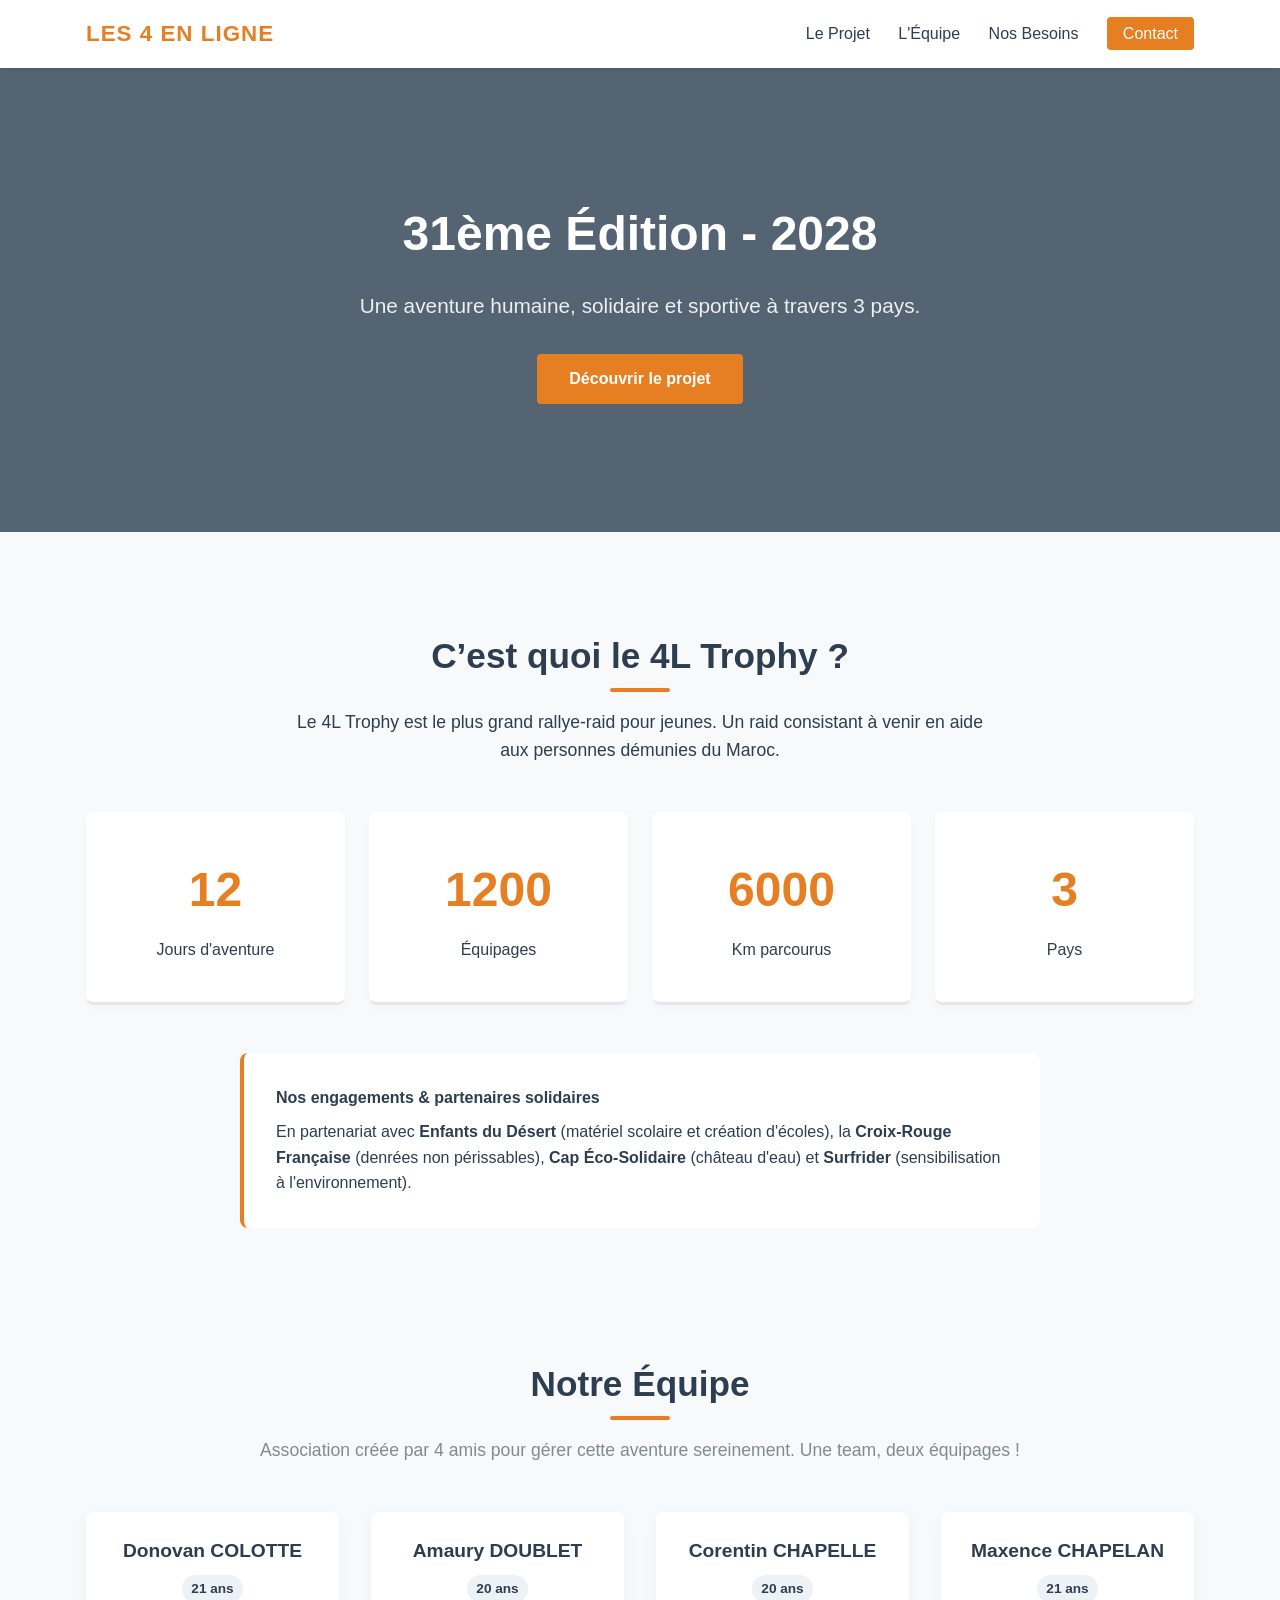
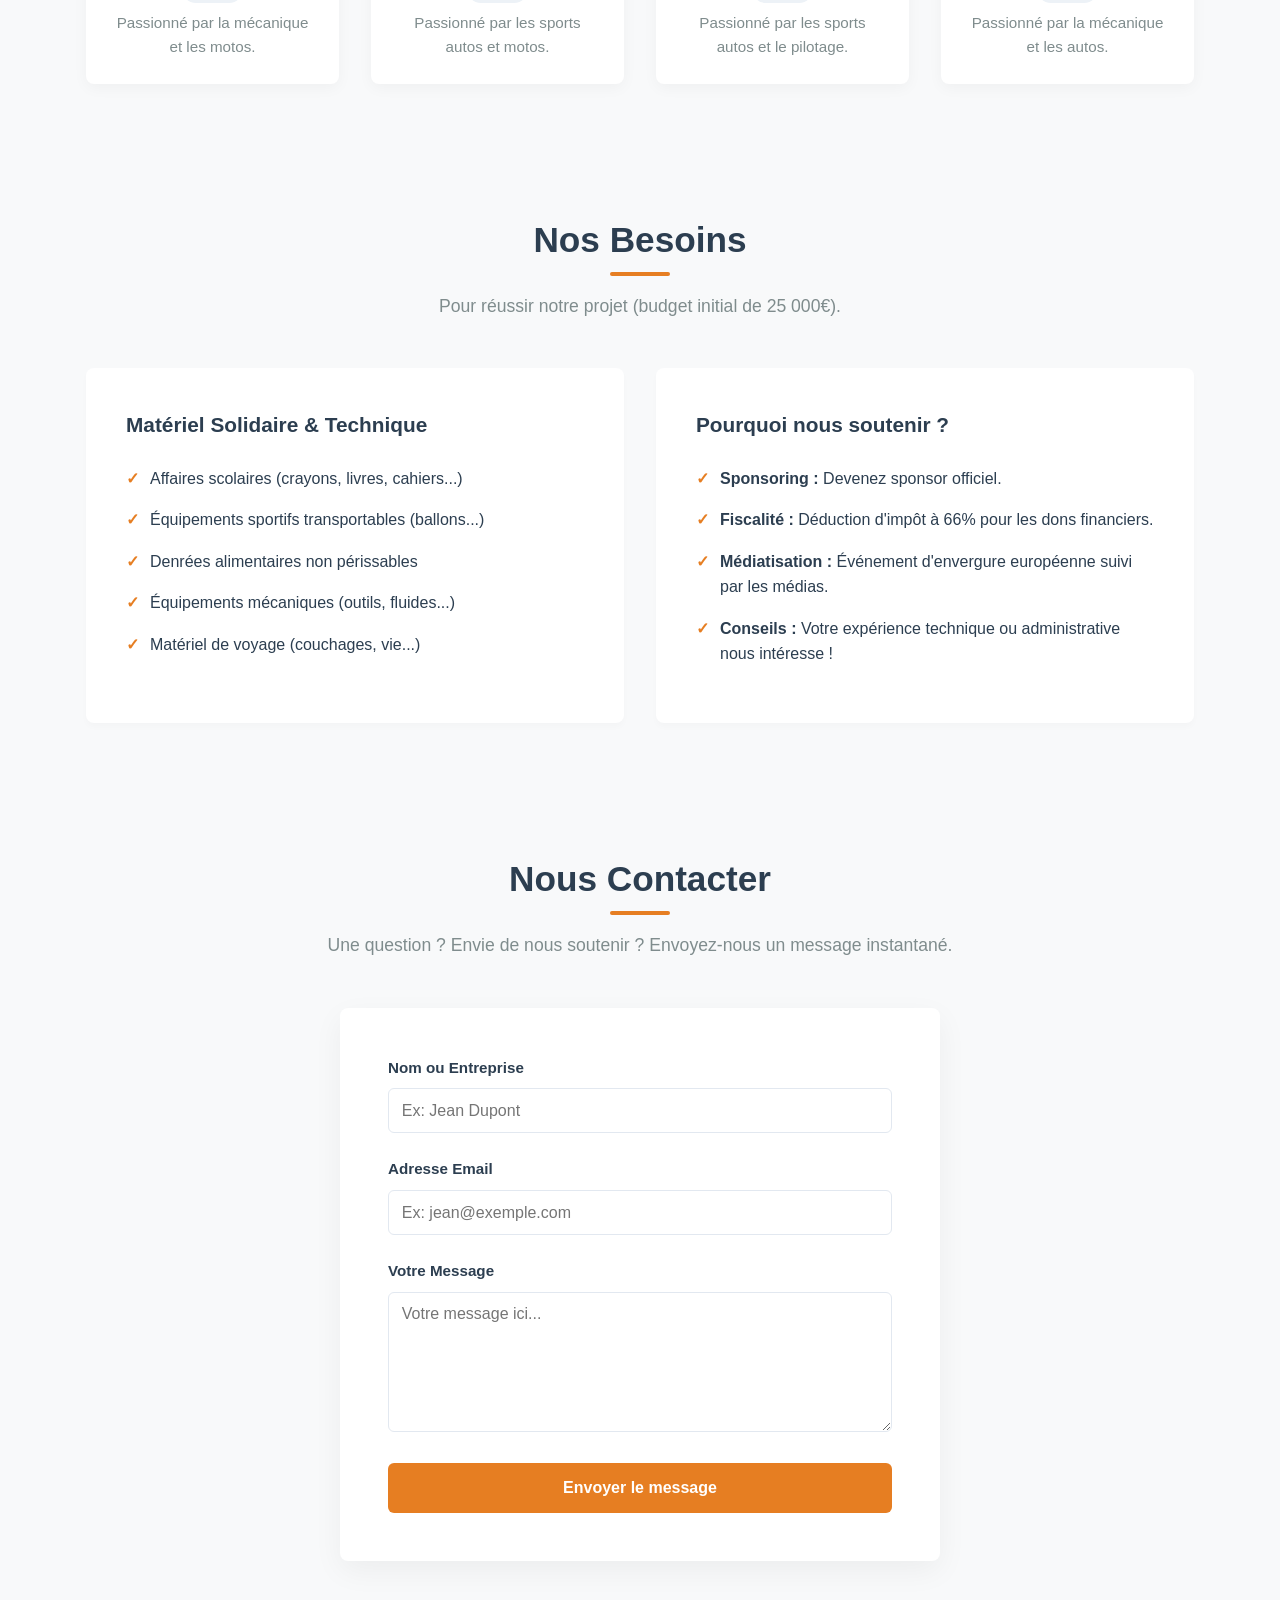
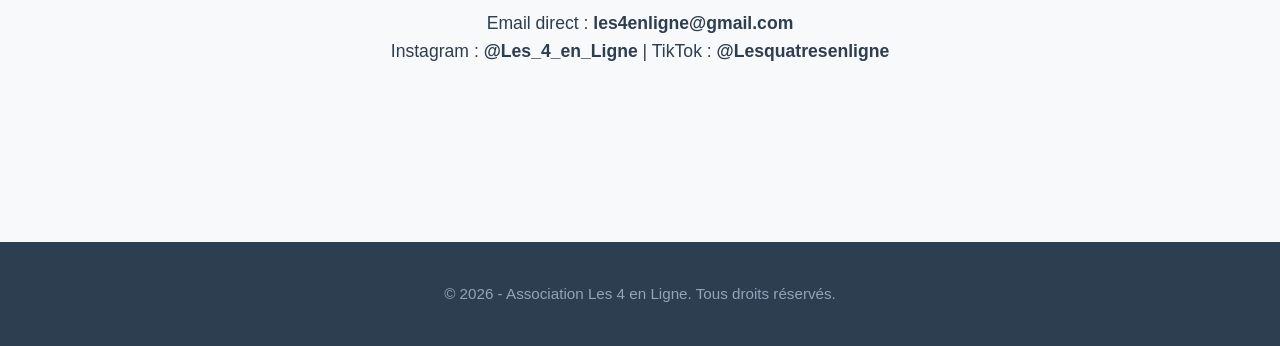
==== index.html @ 67b1e221 "V1.1" ====
<!DOCTYPE html>
<html lang="fr">
<head>
    <meta charset="UTF-8">
    <meta name="viewport" content="width=device-width, initial-scale=1.0">
    <title>Les 4 en Ligne - 4L Trophy 2028</title>
    <link rel="stylesheet" href="style.css">
</head>
<body>

    <header>
        <div class="header-container">
            <h1>Les 4 en Ligne</h1>
            <nav>
                <a href="#concept">Le Projet</a>
                <a href="#equipe">L'Équipe</a>
                <a href="#besoins">Nos Besoins</a>
                <a href="#contact" class="btn-nav">Contact</a>
            </nav>
        </div>
    </header>

    <main>
        <section class="hero">
            <div class="hero-content">
                <h2>31ème Édition - 2028</h2>
                <p>Une aventure humaine, solidaire et sportive à travers 3 pays.</p>
                <a href="#concept" class="btn-primary">Découvrir le projet</a>
            </div>
        </section>

        <div class="container">
            
            <section id="concept" class="section-center">
                <h3>C’est quoi le 4L Trophy ?</h3>
                <p class="description">Le 4L Trophy est le plus grand rallye-raid pour jeunes. Un raid consistant à venir en aide aux personnes démunies du Maroc.</p>
                
                <div class="grid-stats">
                    <div class="stat-card"><h4>12</h4><p>Jours d'aventure</p></div>
                    <div class="stat-card"><h4>1200</h4><p>Équipages</p></div>
                    <div class="stat-card"><h4>6000</h4><p>Km parcourus</p></div>
                    <div class="stat-card"><h4>3</h4><p>Pays</p></div>
                </div>

                <div class="partners-block">
                    <h4>Nos engagements & partenaires solidaires</h4>
                    <p>En partenariat avec <strong>Enfants du Désert</strong> (matériel scolaire et création d'écoles), la <strong>Croix-Rouge Française</strong> (denrées non périssables), <strong>Cap Éco-Solidaire</strong> (château d'eau) et <strong>Surfrider</strong> (sensibilisation à l'environnement).</p>
                </div>
            </section>

            <section id="equipe">
                <div class="section-center">
                    <h3>Notre Équipe</h3>
                    <p class="subtitle">Association créée par 4 amis pour gérer cette aventure sereinement. Une team, deux équipages !</p>
                </div>
                <div class="grid-team">
                    <div class="member-card">
                        <div class="member-info">
                            <h4>Donovan COLOTTE</h4>
                            <span class="age">21 ans</span>
                            <p>Passionné par la mécanique et les motos.</p>
                        </div>
                    </div>
                    <div class="member-card">
                        <div class="member-info">
                            <h4>Amaury DOUBLET</h4>
                            <span class="age">20 ans</span>
                            <p>Passionné par les sports autos et motos.</p>
                        </div>
                    </div>
                    <div class="member-card">
                        <div class="member-info">
                            <h4>Corentin CHAPELLE</h4>
                            <span class="age">20 ans</span>
                            <p>Passionné par les sports autos et le pilotage.</p>
                        </div>
                    </div>
                    <div class="member-card">
                        <div class="member-info">
                            <h4>Maxence CHAPELAN</h4>
                            <span class="age">21 ans</span>
                            <p>Passionné par la mécanique et les autos.</p>
                        </div>
                    </div>
                </div>
            </section>

            <section id="besoins">
                <div class="section-center">
                    <h3>Nos Besoins</h3>
                    <p class="subtitle">Pour réussir notre projet (budget initial de 25 000€).</p>
                </div>
                <div class="grid-lists">
                    <div class="list-card">
                        <h4>Matériel Solidaire & Technique</h4>
                        <ul>
                            <li>Affaires scolaires (crayons, livres, cahiers...)</li>
                            <li>Équipements sportifs transportables (ballons...)</li>
                            <li>Denrées alimentaires non périssables</li>
                            <li>Équipements mécaniques (outils, fluides...)</li>
                            <li>Matériel de voyage (couchages, vie...)</li>
                        </ul>
                    </div>
                    <div class="list-card">
                        <h4>Pourquoi nous soutenir ?</h4>
                        <ul>
                            <li><strong>Sponsoring :</strong> Devenez sponsor officiel.</li>
                            <li><strong>Fiscalité :</strong> Déduction d'impôt à 66% pour les dons financiers.</li>
                            <li><strong>Médiatisation :</strong> Événement d'envergure européenne suivi par les médias.</li>
                            <li><strong>Conseils :</strong> Votre expérience technique ou administrative nous intéresse !</li>
                        </ul>
                    </div>
                </div>
            </section>

            <section id="contact">
                <div class="section-center">
                    <h3>Nous Contacter</h3>
                    <p class="subtitle">Une question ? Envie de nous soutenir ? Envoyez-nous un message instantané.</p>
                </div>

                <div class="contact-container">
                    <div class="contact-form-block">
                        <form id="contact-form">
                            <div class="form-group">
                                <label for="name">Nom ou Entreprise</label>
                                <input type="text" id="name" name="name" required placeholder="Ex: Jean Dupont">
                            </div>
                            <div class="form-group">
                                <label for="email">Adresse Email</label>
                                <input type="email" id="email" name="email" required placeholder="Ex: jean@exemple.com">
                            </div>
                            <div class="form-group">
                                <label for="message">Votre Message</label>
                                <textarea id="message" name="message" required placeholder="Votre message ici..."></textarea>
                            </div>
                            <button type="submit" id="submit-btn">Envoyer le message</button>
                        </form>
                        <div id="form-status" class="hidden"></div>
                    </div>
                </div>

                <div class="contact-details">
                    <p>Email direct : <strong>les4enligne@gmail.com</strong></p>
                    <p>Instagram : <strong>@Les_4_en_Ligne</strong> | TikTok : <strong>@Lesquatresenligne</strong></p>
                </div>
            </section>

        </div>
    </main>

    <footer>
        <p>&copy; 2026 - Association Les 4 en Ligne. Tous droits réservés.</p>
    </footer>

    <script src="script.js"></script>
</body>
</html>
---- style.css ----
:root {
    --primary: #e67e22;
    --primary-dark: #d35400;
    --dark: #2c3e50;
    --light: #f8f9fa;
    --white: #ffffff;
    --gray-text: #7f8c8d;
    --border: #e2e8f0;
    --success: #2ecc71;
    --error: #e74c3c;
}

* {
    box-sizing: border-box;
    margin: 0;
    padding: 0;
    font-family: 'Segoe UI', Tahoma, Geneva, Verdana, sans-serif;
}

body {
    background-color: var(--light);
    color: var(--dark);
    line-height: 1.6;
}

.container {
    max-width: 1140px;
    margin: 0 auto;
    padding: 2rem 1rem;
}

header {
    background-color: var(--white);
    box-shadow: 0 2px 4px rgba(0,0,0,0.05);
    position: sticky;
    top: 0;
    z-index: 1000;
}

.header-container {
    max-width: 1140px;
    margin: 0 auto;
    display: flex;
    justify-content: space-between;
    align-items: center;
    padding: 1rem;
}

header h1 {
    font-size: 1.4rem;
    color: var(--primary);
    text-transform: uppercase;
    letter-spacing: 1px;
}

nav a {
    color: var(--dark);
    text-decoration: none;
    margin-left: 1.5rem;
    font-weight: 500;
    transition: color 0.3s;
}

nav a:hover {
    color: var(--primary);
}

nav a.btn-nav {
    background-color: var(--primary);
    color: var(--white);
    padding: 0.5rem 1rem;
    border-radius: 4px;
}

nav a.btn-nav:hover {
    background-color: var(--primary-dark);
}

.hero {
    background: linear-gradient(rgba(44, 62, 80, 0.8), rgba(44, 62, 80, 0.8)), url('https://images.unsplash.com/photo-1539650116574-8efeb43e2750?auto=format&fit=crop&w=1200&q=80') no-repeat center center/cover;
    color: var(--white);
    text-align: center;
    padding: 8rem 1rem;
}

.hero h2 { font-size: 3rem; margin-bottom: 1rem; }
.hero p { font-size: 1.3rem; margin-bottom: 2rem; opacity: 0.9; }

.btn-primary {
    display: inline-block;
    background-color: var(--primary);
    color: var(--white);
    padding: 0.75rem 2rem;
    text-decoration: none;
    border-radius: 4px;
    font-weight: bold;
    transition: background 0.3s;
}
.btn-primary:hover { background-color: var(--primary-dark); }

section { padding: 4rem 0; }
.section-center { text-align: center; }
h3 { font-size: 2.2rem; margin-bottom: 1rem; color: var(--dark); position: relative; padding-bottom: 0.5rem;}
h3::after { content: ''; width: 60px; height: 4px; background-color: var(--primary); position: absolute; bottom: 0; left: 50%; transform: translateX(-50%); border-radius: 2px; }
.subtitle { color: var(--gray-text); font-size: 1.1rem; margin-bottom: 3rem; }
.description { max-width: 700px; margin: 0 auto 2rem; font-size: 1.1rem; }

.grid-stats {
    display: grid;
    grid-template-columns: repeat(auto-fit, minmax(220px, 1fr));
    gap: 1.5rem;
    margin: 3rem 0;
}

.stat-card {
    background: var(--white);
    padding: 2.5rem 1.5rem;
    border-radius: 8px;
    box-shadow: 0 4px 6px rgba(0,0,0,0.02);
    border-bottom: 3px solid var(--border);
    transition: transform 0.3s, border-color 0.3s;
}
.stat-card:hover { transform: translateY(-5px); border-color: var(--primary); }
.stat-card h4 { font-size: 3rem; color: var(--primary); margin-bottom: 0.5rem; }

.partners-block {
    background: var(--white);
    padding: 2rem;
    border-radius: 8px;
    border-left: 4px solid var(--primary);
    text-align: left;
    max-width: 800px;
    margin: 0 auto;
}
.partners-block h4 { margin-bottom: 0.5rem; }

.grid-team {
    display: grid;
    grid-template-columns: repeat(auto-fit, minmax(240px, 1fr));
    gap: 2rem;
}

.member-card {
    background: var(--white);
    border-radius: 8px;
    overflow: hidden;
    box-shadow: 0 4px 15px rgba(0,0,0,0.04);
    transition: transform 0.3s;
}
.member-card:hover { transform: translateY(-5px); }
.member-info { padding: 1.5rem; text-align: center; }
.member-info h4 { font-size: 1.2rem; color: var(--dark); }
.member-info .age { display: inline-block; background: #edf2f7; padding: 0.2rem 0.6rem; border-radius: 20px; font-size: 0.85rem; margin: 0.5rem 0; font-weight: 600; }
.member-info p { color: var(--gray-text); font-size: 0.95rem; }

.grid-lists {
    display: grid;
    grid-template-columns: 1fr 1fr;
    gap: 2rem;
}

.list-card {
    background: var(--white);
    padding: 2.5rem;
    border-radius: 8px;
    box-shadow: 0 4px 6px rgba(0,0,0,0.02);
}
.list-card h4 { font-size: 1.3rem; margin-bottom: 1.5rem; color: var(--dark); }
.list-card ul { list-style: none; }
.list-card li { margin-bottom: 1rem; padding-left: 1.5rem; position: relative; }
.list-card li::before { content: '✓'; color: var(--primary); position: absolute; left: 0; font-weight: bold; }

.contact-container {
    max-width: 600px;
    margin: 0 auto;
}

.contact-form-block {
    background: var(--white);
    padding: 3rem;
    border-radius: 8px;
    box-shadow: 0 10px 30px rgba(0,0,0,0.05);
}

.form-group { margin-bottom: 1.5rem; }
.form-group label { display: block; margin-bottom: 0.5rem; font-weight: 600; font-size: 0.95rem; }
.form-group input, .form-group textarea { width: 100%; padding: 0.8rem; border: 1px solid var(--border); border-radius: 6px; font-size: 1rem; transition: border-color 0.3s; }
.form-group input:focus, .form-group textarea:focus { outline: none; border-color: var(--primary); }
.form-group textarea { height: 140px; resize: vertical; }

#submit-btn {
    background-color: var(--primary);
    color: var(--white);
    width: 100%;
    padding: 1rem;
    border: none;
    border-radius: 6px;
    font-size: 1rem;
    font-weight: bold;
    cursor: pointer;
    transition: background 0.3s;
}
#submit-btn:hover { background-color: var(--primary-dark); }

#form-status { margin-top: 1.5rem; padding: 1rem; border-radius: 6px; text-align: center; font-weight: 500; }
#form-status.success { background-color: #def7ec; color: var(--success); border: 1px solid #bcefdb; }
#form-status.error { background-color: #fde8e8; color: var(--error); border: 1px solid #f8b4b4; }
.hidden { display: none; }

.contact-details { text-align: center; margin-top: 3rem; font-size: 1.1rem; }

footer { background-color: var(--dark); color: #94a3b8; text-align: center; padding: 2.5rem 1rem; margin-top: 5rem; font-size: 0.95rem; }

@media (max-width: 768px) {
    .grid-lists { grid-template-columns: 1fr; }
    .header-container { flex-direction: column; gap: 1rem; }
    nav a { margin: 0 0.7rem; }
}
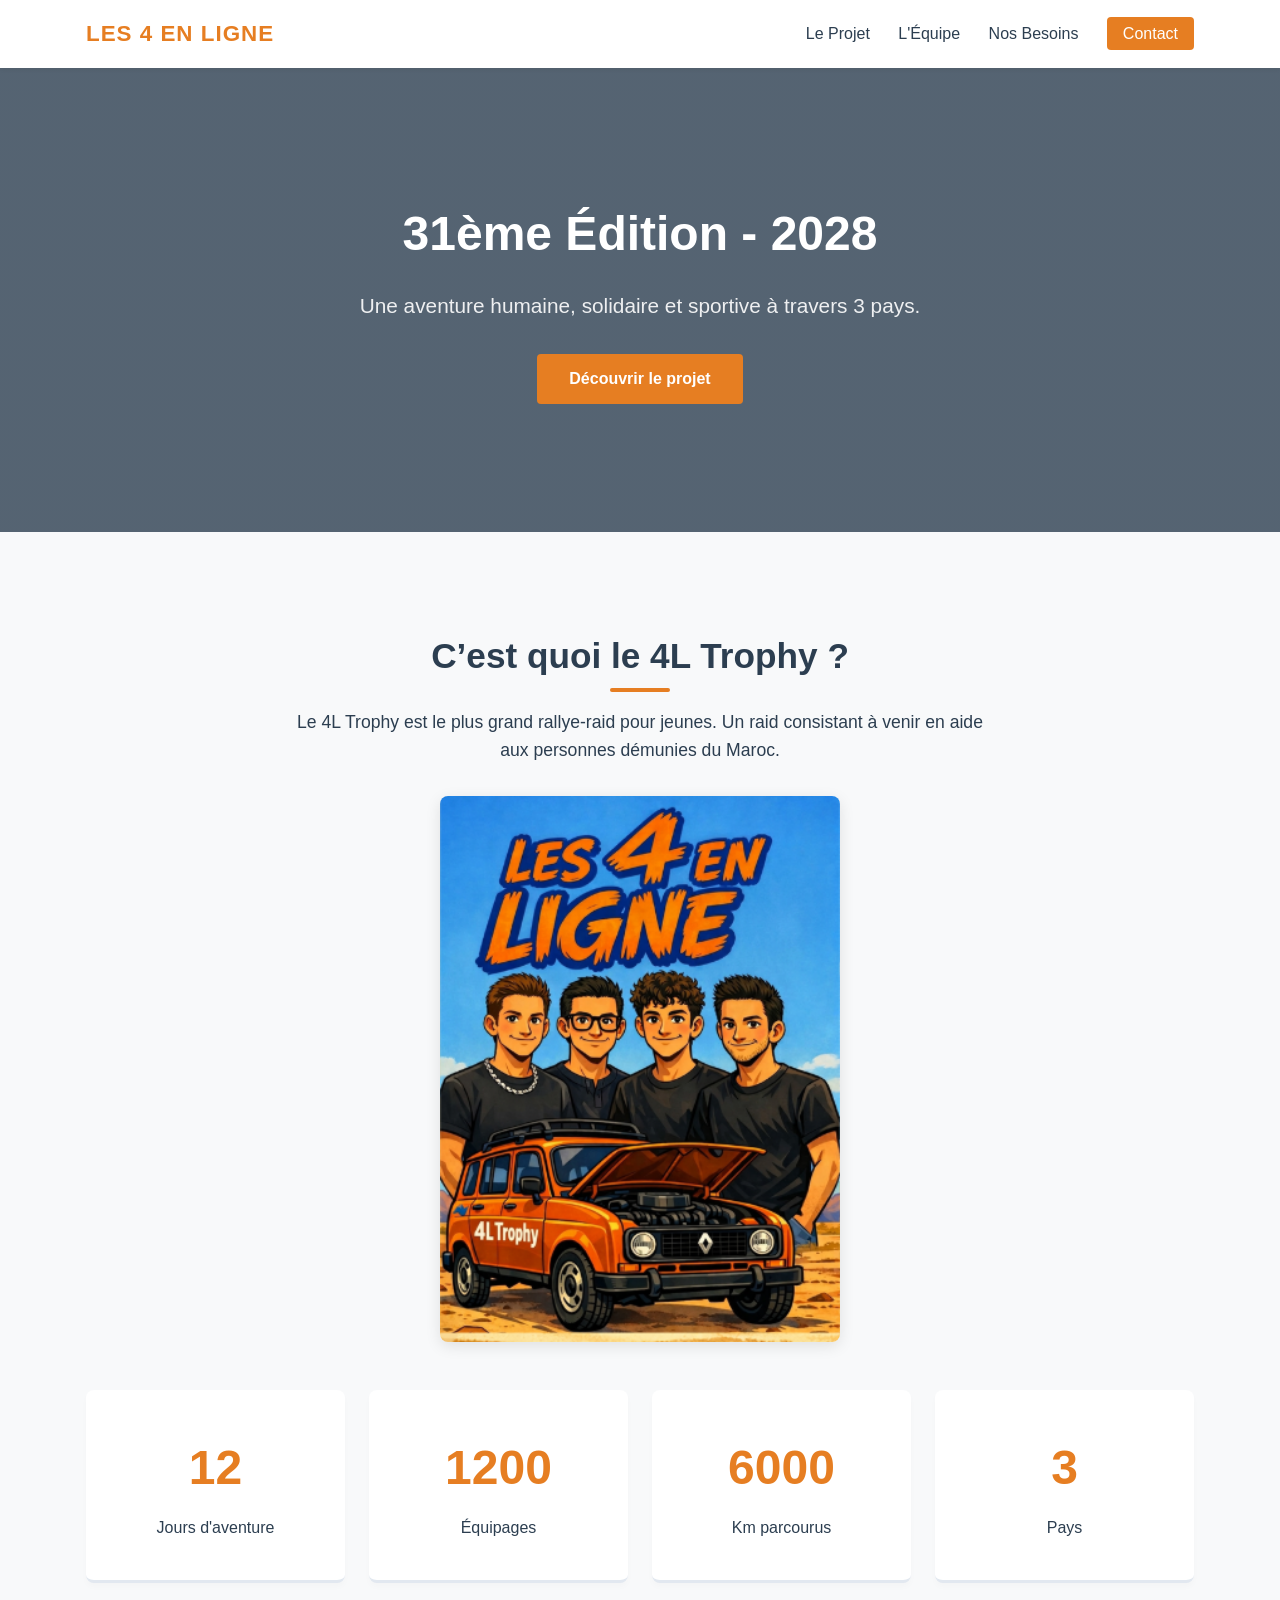
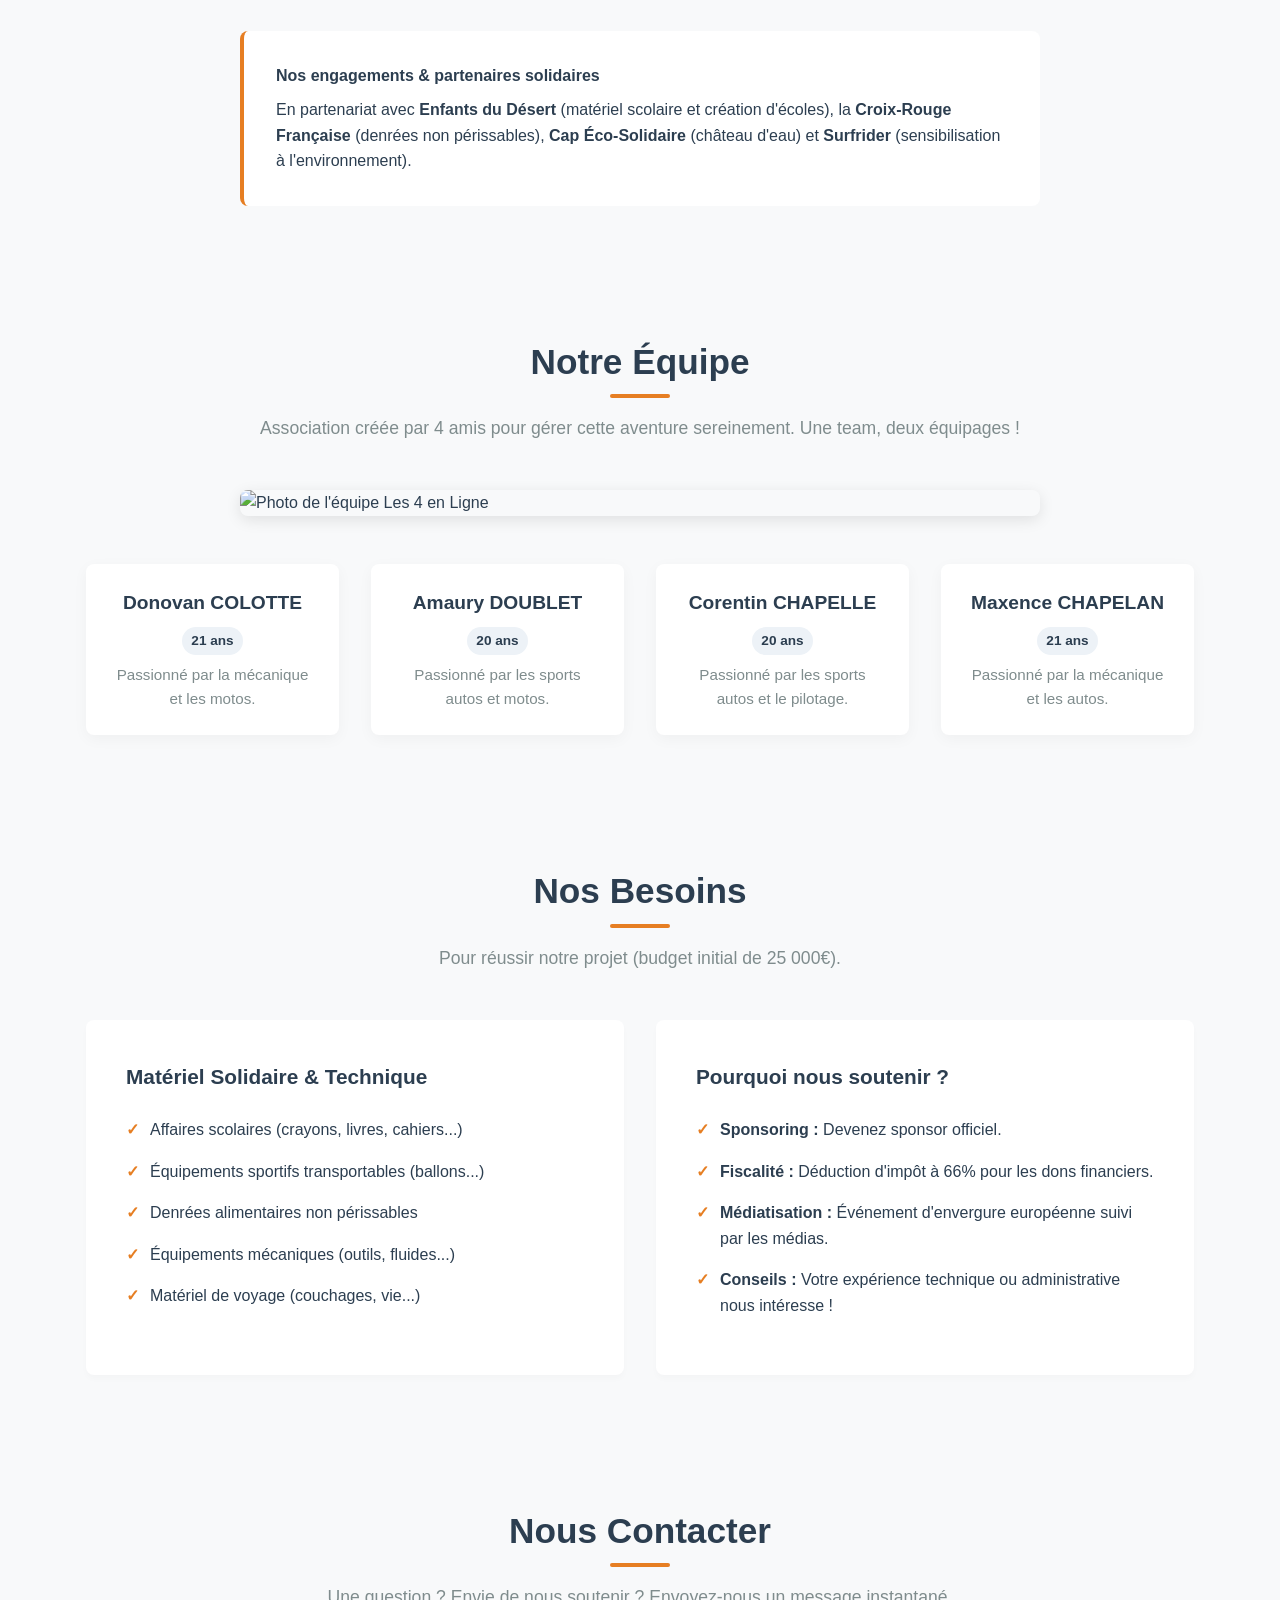
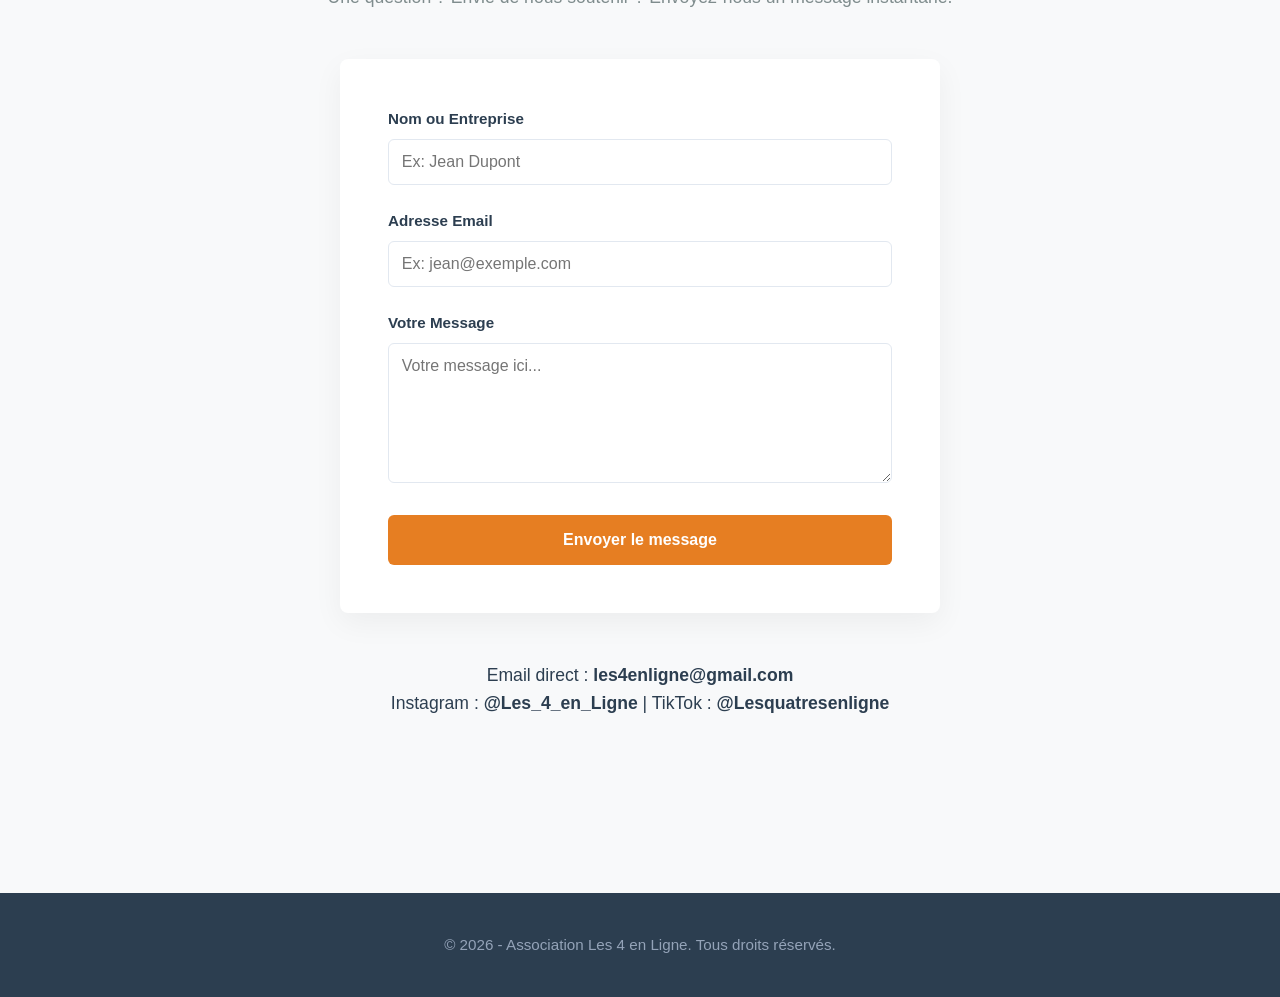
==== commit 74070d77: "modification des images" ====
--- a/index.html
+++ b/index.html
@@ -4,6 +4,7 @@
     <meta charset="UTF-8">
     <meta name="viewport" content="width=device-width, initial-scale=1.0">
     <title>Les 4 en Ligne - 4L Trophy 2028</title>
+    <!-- Chargement du design externe -->
     <link rel="stylesheet" href="style.css">
 </head>
 <body>
@@ -35,6 +36,14 @@
                 <h3>C’est quoi le 4L Trophy ?</h3>
                 <p class="description">Le 4L Trophy est le plus grand rallye-raid pour jeunes. Un raid consistant à venir en aide aux personnes démunies du Maroc.</p>
                 
+                <!-- Intégration de l'affiche de l'association -->
+                <div class="concept-media" style="margin: 2rem auto; display: flex; justify-content: center; max-width: 400px;">
+                    <img src="affiche.png" 
+                         alt="Affiche Les 4 en Ligne" 
+                         onerror="this.onerror=null; this.src='https://placehold.co/400x530/e67e22/ffffff?text=Affiche+Les+4+en+Ligne'" 
+                         style="width: 100%; height: auto; border-radius: 8px; box-shadow: 0 4px 15px rgba(0,0,0,0.1); object-fit: cover;">
+                </div>
+                
                 <div class="grid-stats">
                     <div class="stat-card"><h4>12</h4><p>Jours d'aventure</p></div>
                     <div class="stat-card"><h4>1200</h4><p>Équipages</p></div>
@@ -53,6 +62,15 @@
                     <h3>Notre Équipe</h3>
                     <p class="subtitle">Association créée par 4 amis pour gérer cette aventure sereinement. Une team, deux équipages !</p>
                 </div>
+
+                <!-- Intégration de la photo de groupe (nos têtes) -->
+                <div class="team-photo-container" style="margin-bottom: 3rem; display: flex; justify-content: center; max-width: 800px; margin-left: auto; margin-right: auto;">
+                    <img src="nos_tete.png" 
+                         alt="Photo de l'équipe Les 4 en Ligne" 
+                         onerror="this.onerror=null; this.src='https://placehold.co/800x400/2c3e50/ffffff?text=Photo+de+l+equipe'" 
+                         style="width: 100%; height: auto; border-radius: 8px; box-shadow: 0 4px 15px rgba(0,0,0,0.1); object-fit: cover;">
+                </div>
+
                 <div class="grid-team">
                     <div class="member-card">
                         <div class="member-info">
@@ -153,6 +171,7 @@
         <p>&copy; 2026 - Association Les 4 en Ligne. Tous droits réservés.</p>
     </footer>
 
+    <!-- Liaison du script de validation -->
     <script src="script.js"></script>
 </body>
 </html>
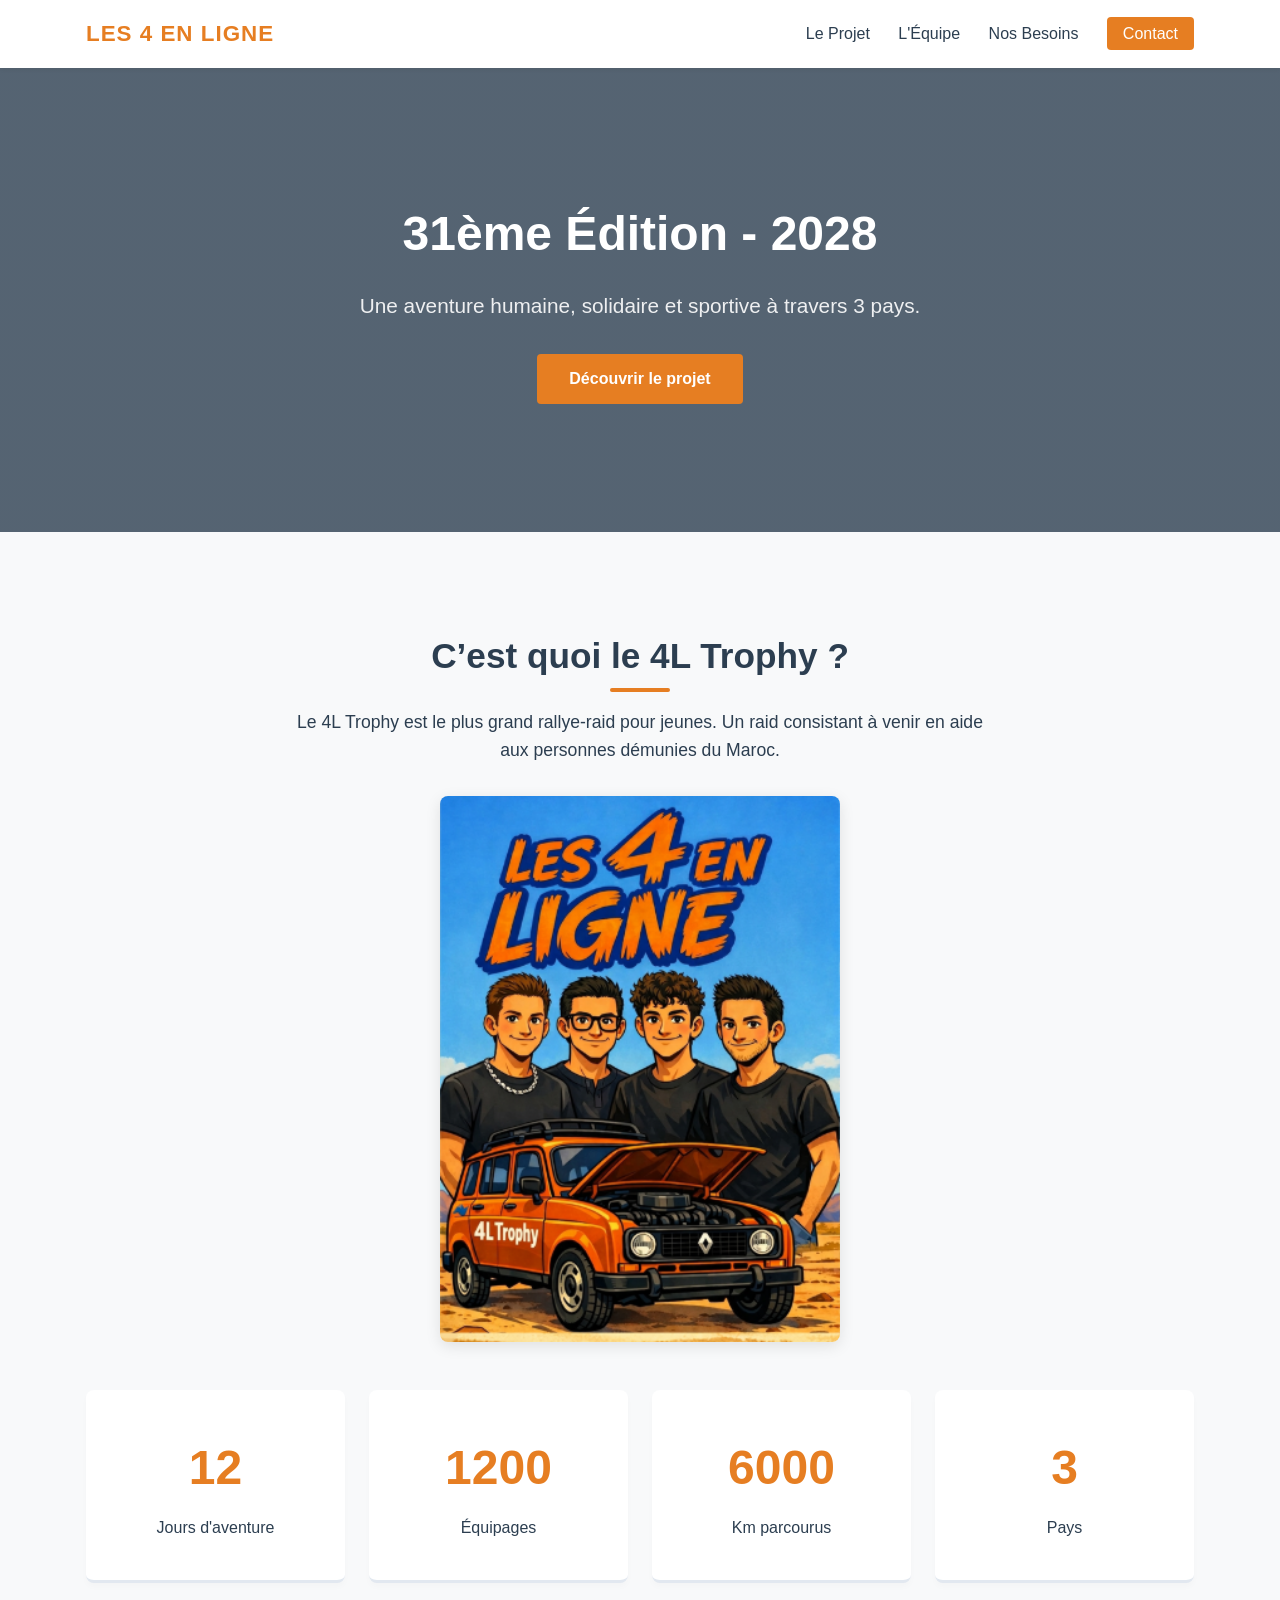
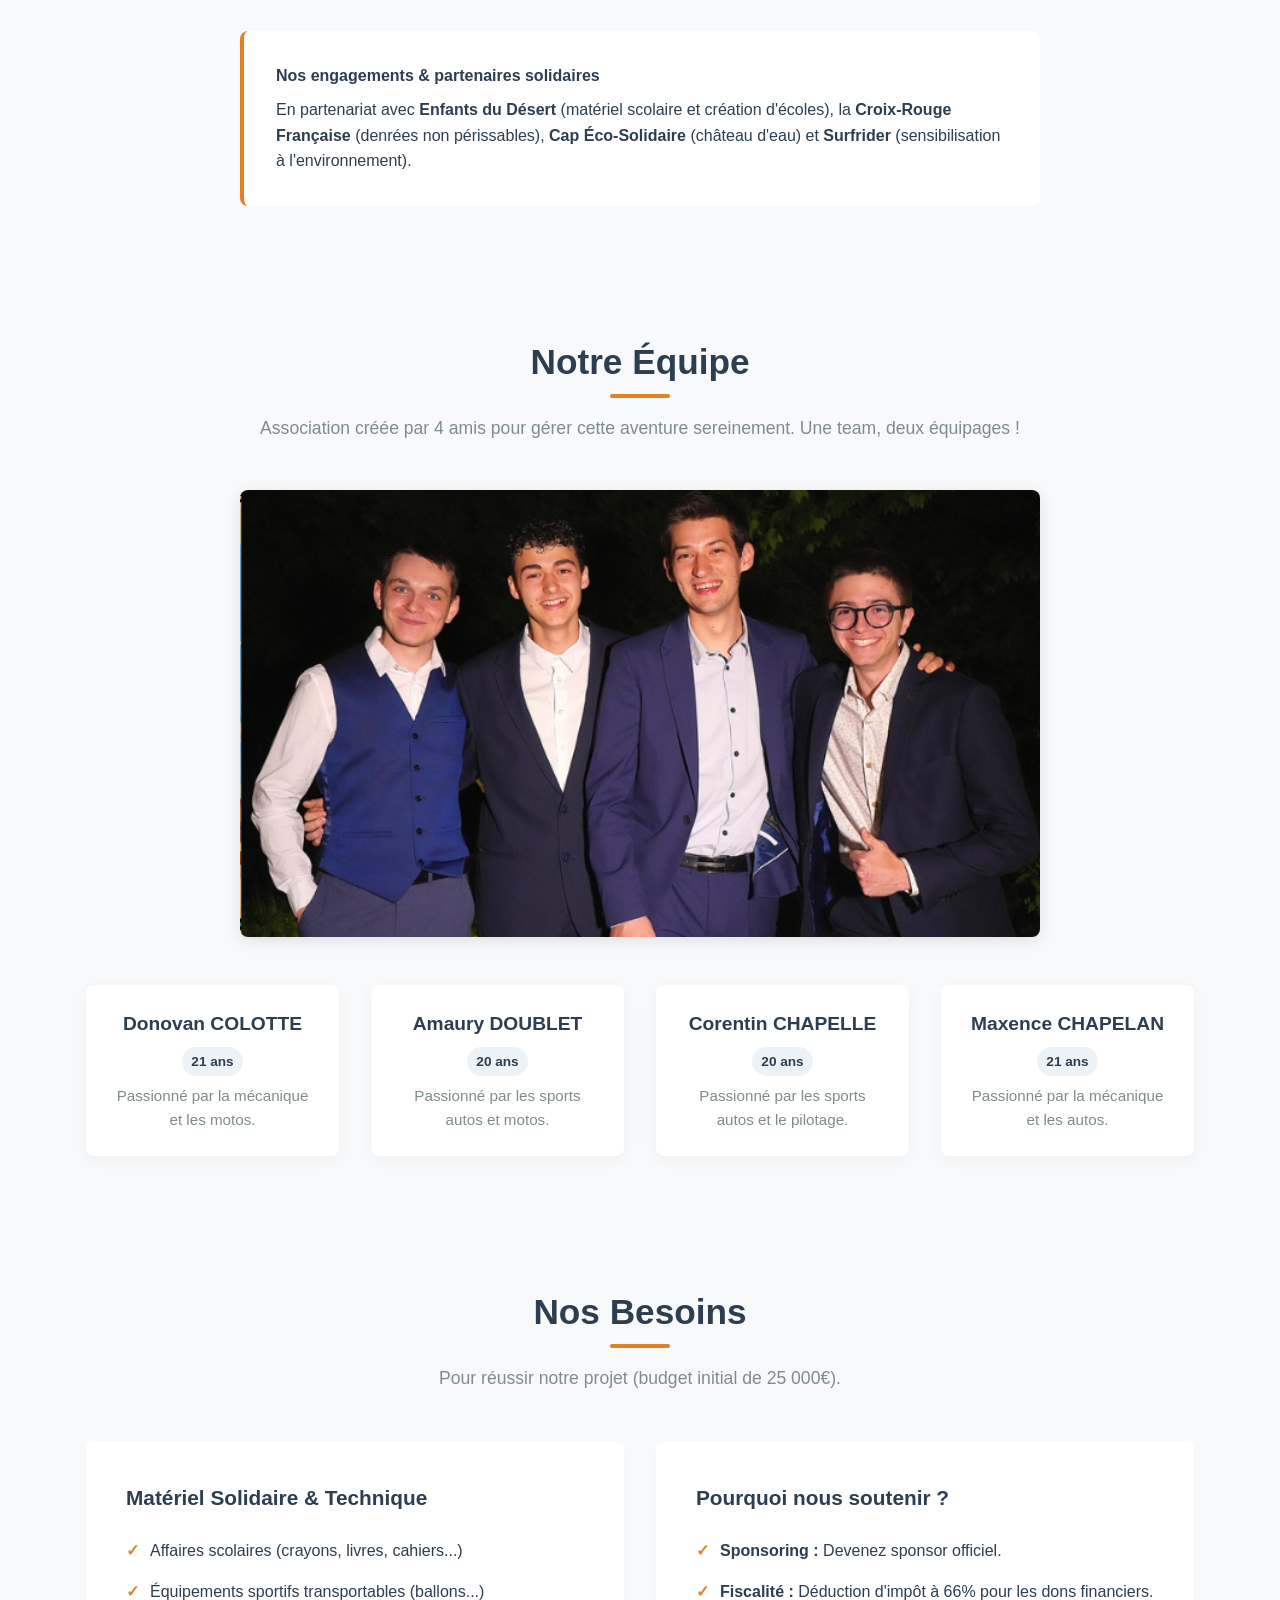
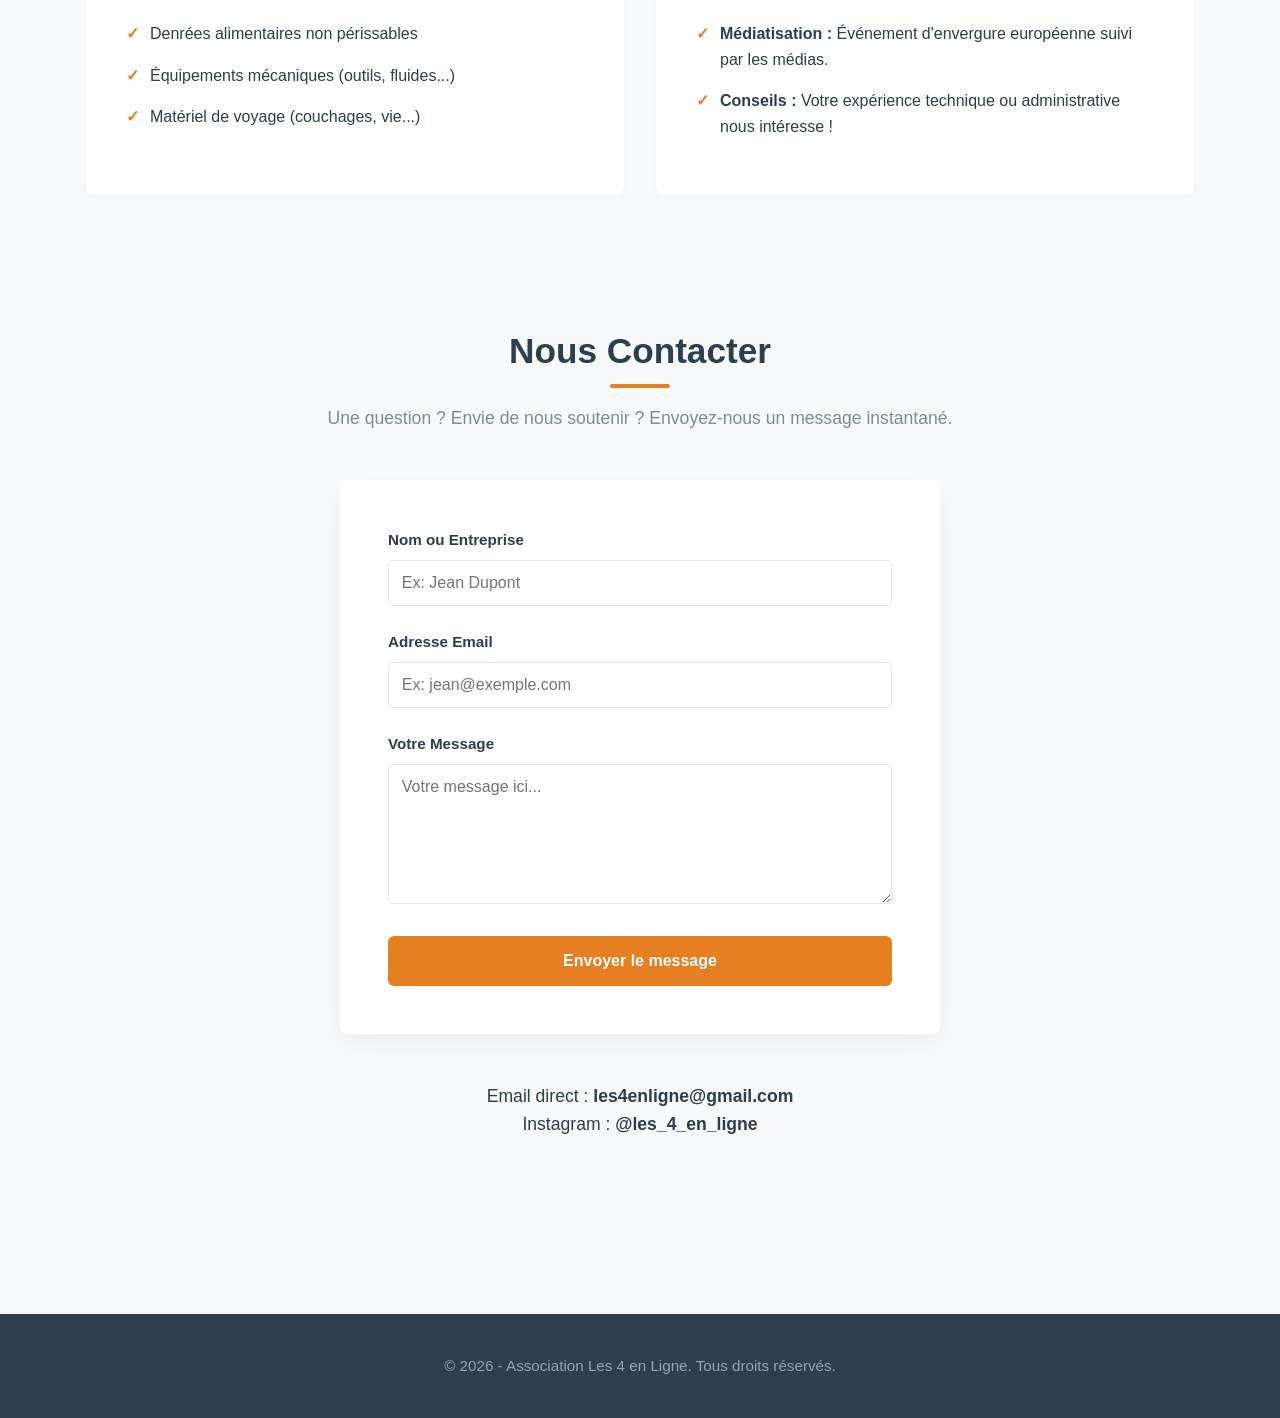
==== commit 25f583e5: "email" ====
--- a/index.html
+++ b/index.html
@@ -160,7 +160,7 @@
 
                 <div class="contact-details">
                     <p>Email direct : <strong>les4enligne@gmail.com</strong></p>
-                    <p>Instagram : <strong>@Les_4_en_Ligne</strong> | TikTok : <strong>@Lesquatresenligne</strong></p>
+                    <p>Instagram : <strong>@les_4_en_ligne</strong> </p>
                 </div>
             </section>
 
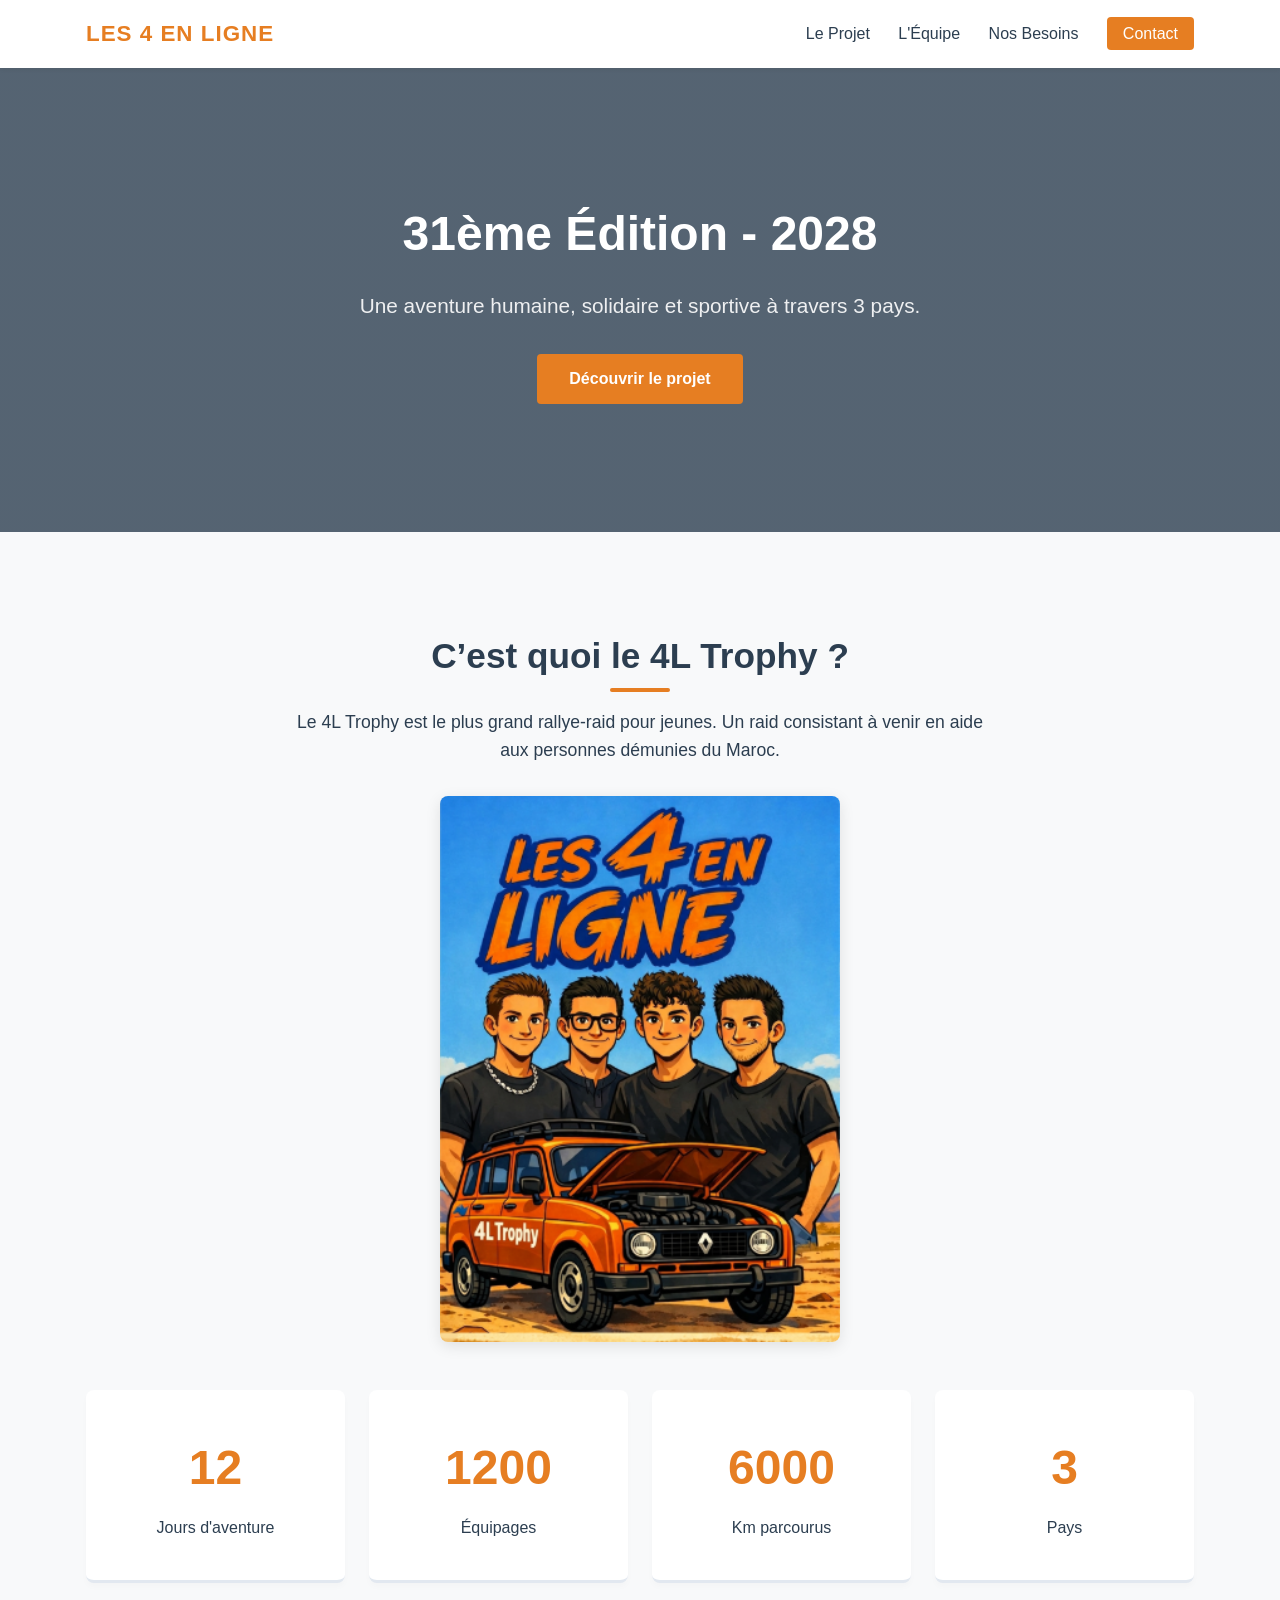
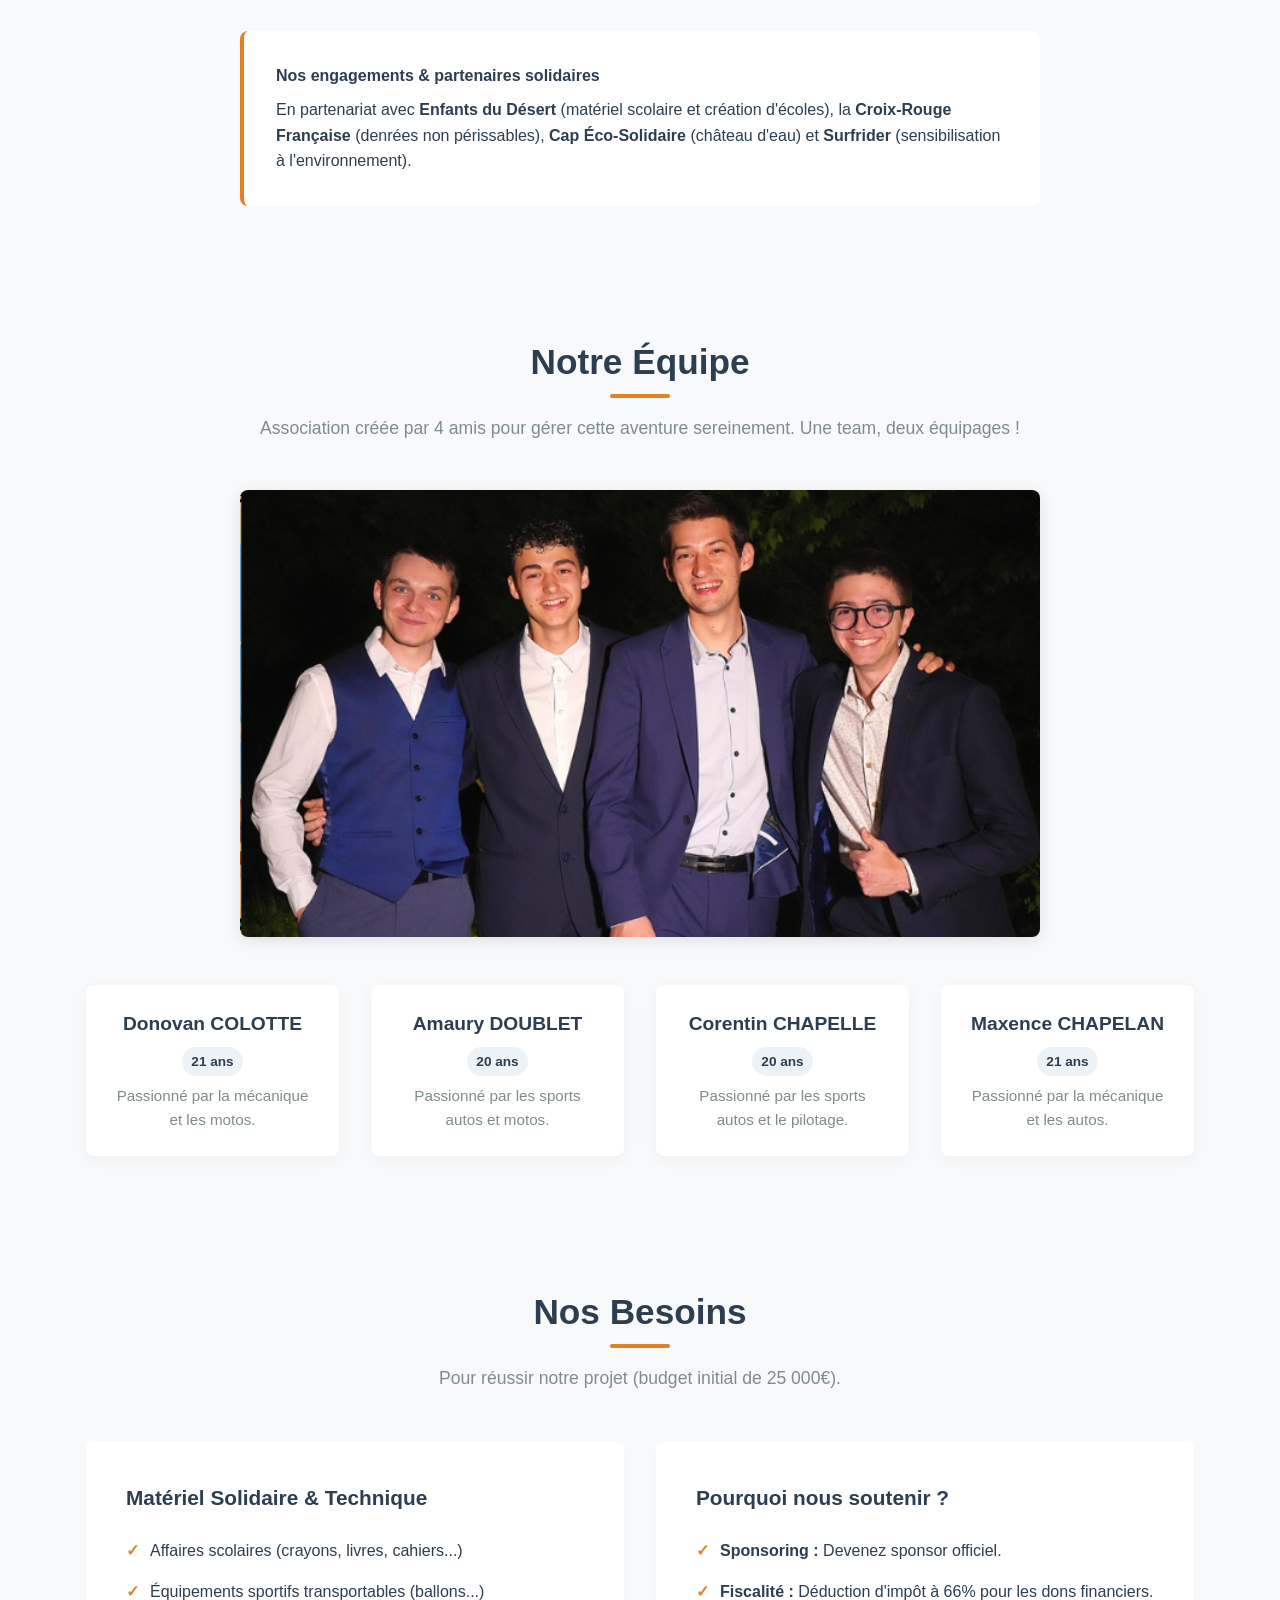
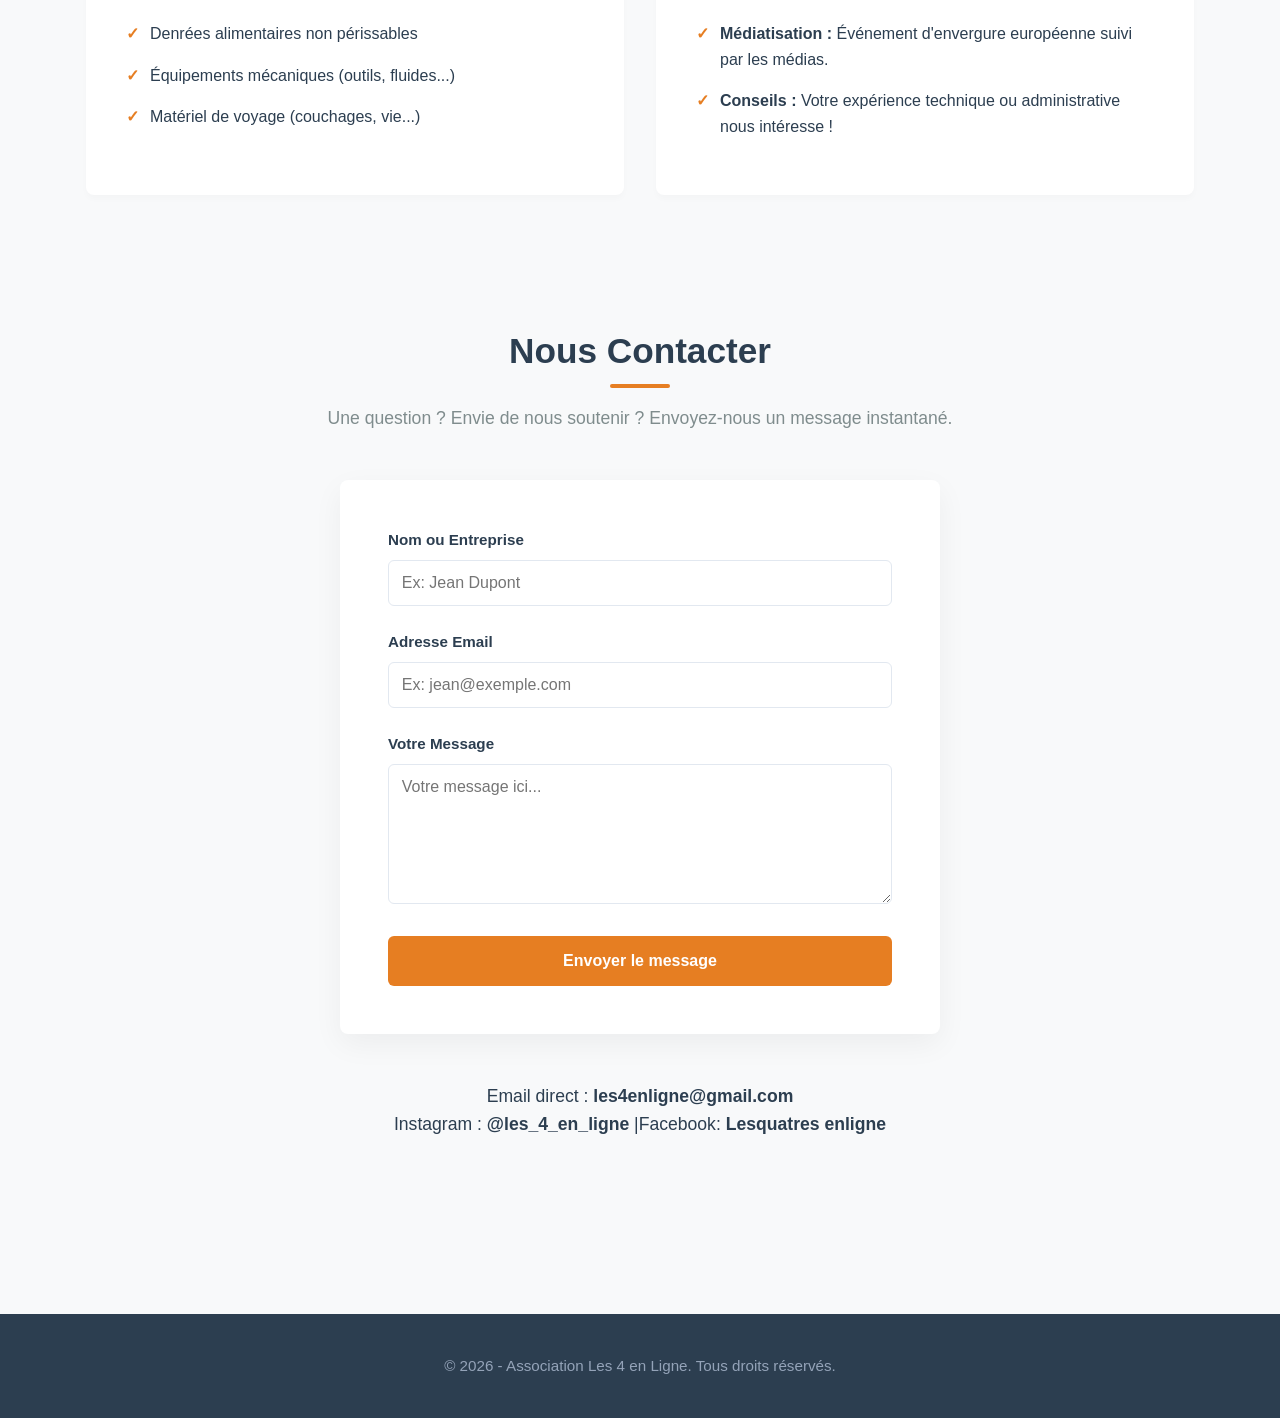
==== commit 812e9aae: "rectification du projet" ====
--- a/index.html
+++ b/index.html
@@ -160,7 +160,7 @@
 
                 <div class="contact-details">
                     <p>Email direct : <strong>les4enligne@gmail.com</strong></p>
-                    <p>Instagram : <strong>@les_4_en_ligne</strong> </p>
+                    <p>Instagram : <strong>@les_4_en_ligne</strong> |Facebook: <strong>Lesquatres enligne</strong></p>
                 </div>
             </section>
 
@@ -171,7 +171,6 @@
         <p>&copy; 2026 - Association Les 4 en Ligne. Tous droits réservés.</p>
     </footer>
 
-    <!-- Liaison du script de validation -->
-    <script src="script.js"></script>
+    <script src="logique.js"></script>
 </body>
 </html>
--- a/style.css
+++ b/style.css
@@ -77,7 +77,7 @@
 }
 
 .hero {
-    background: linear-gradient(rgba(44, 62, 80, 0.8), rgba(44, 62, 80, 0.8)), url('https://images.unsplash.com/photo-1539650116574-8efeb43e2750?auto=format&fit=crop&w=1200&q=80') no-repeat center center/cover;
+    background: linear-gradient(rgba(44, 62, 80, 0.8), rgba(44, 62, 80, 0.8)), url('image principale.png') no-repeat center center/cover;
     color: var(--white);
     text-align: center;
     padding: 8rem 1rem;
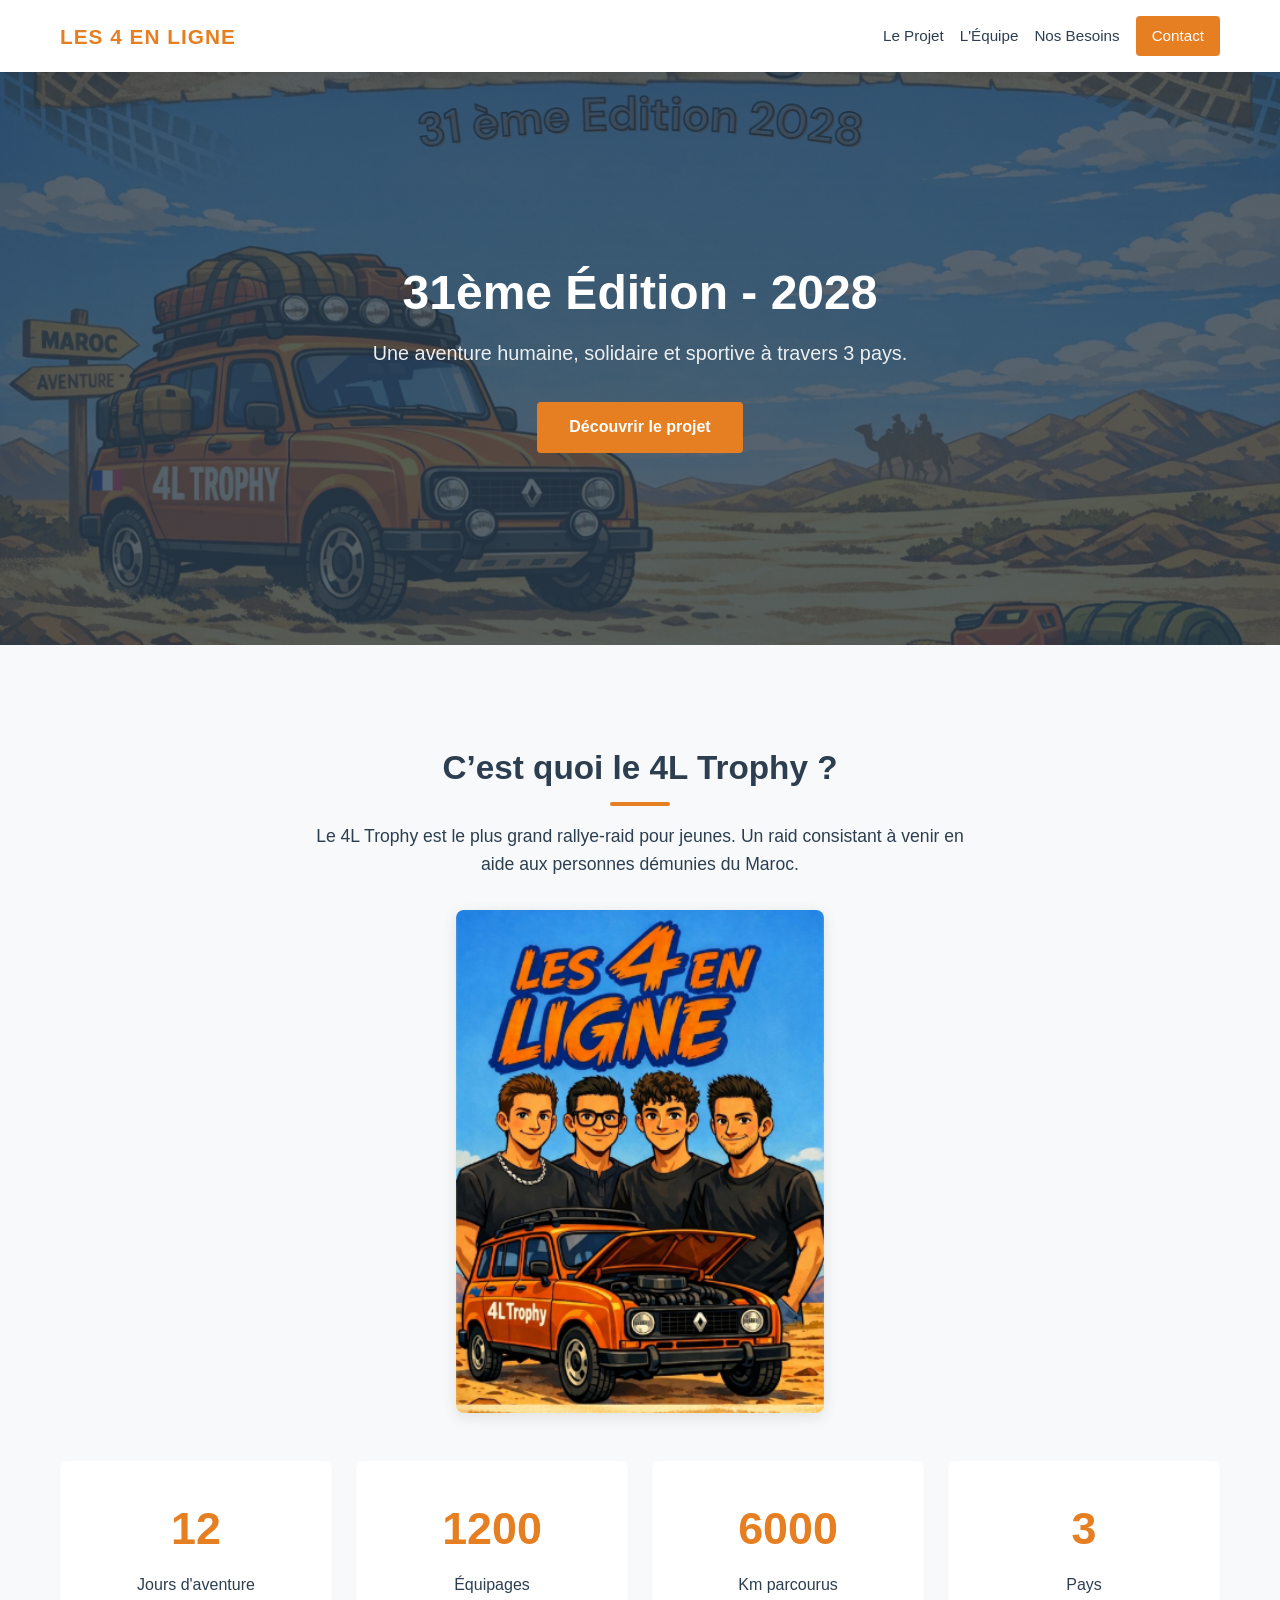
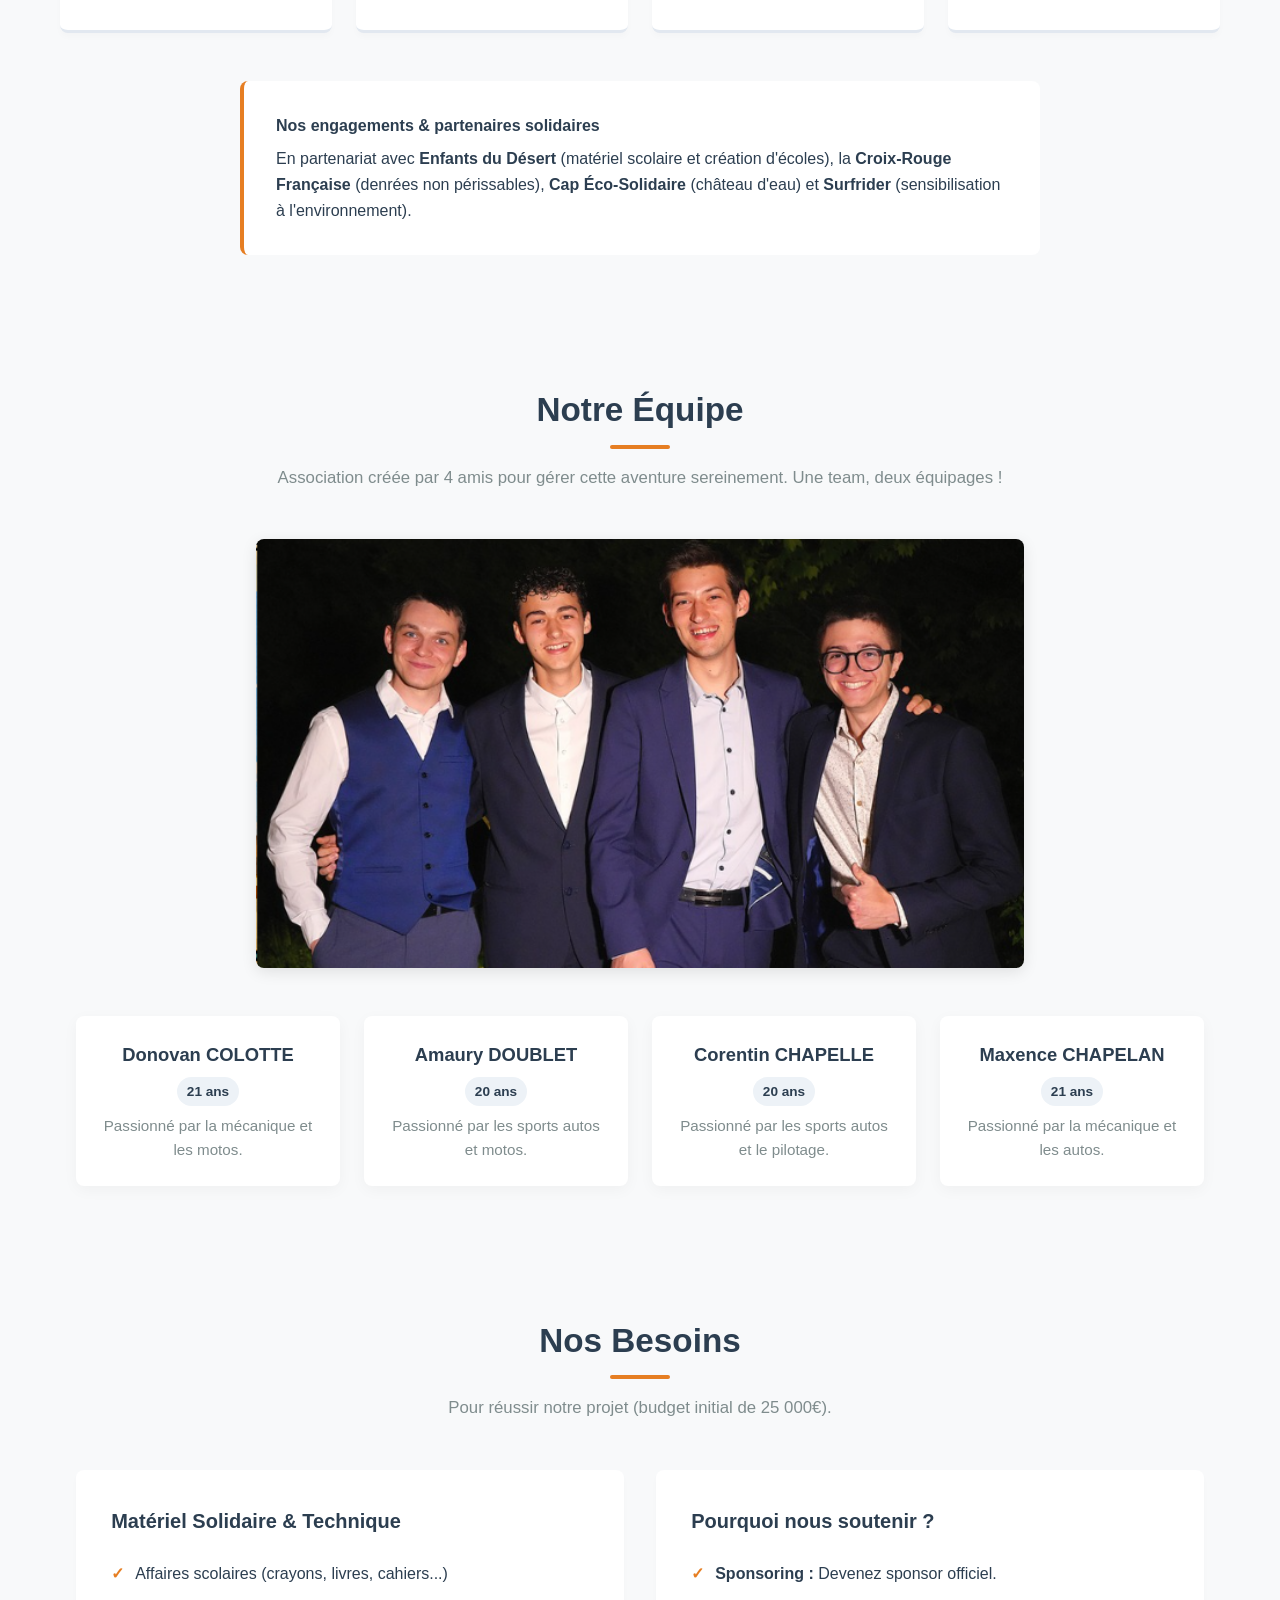
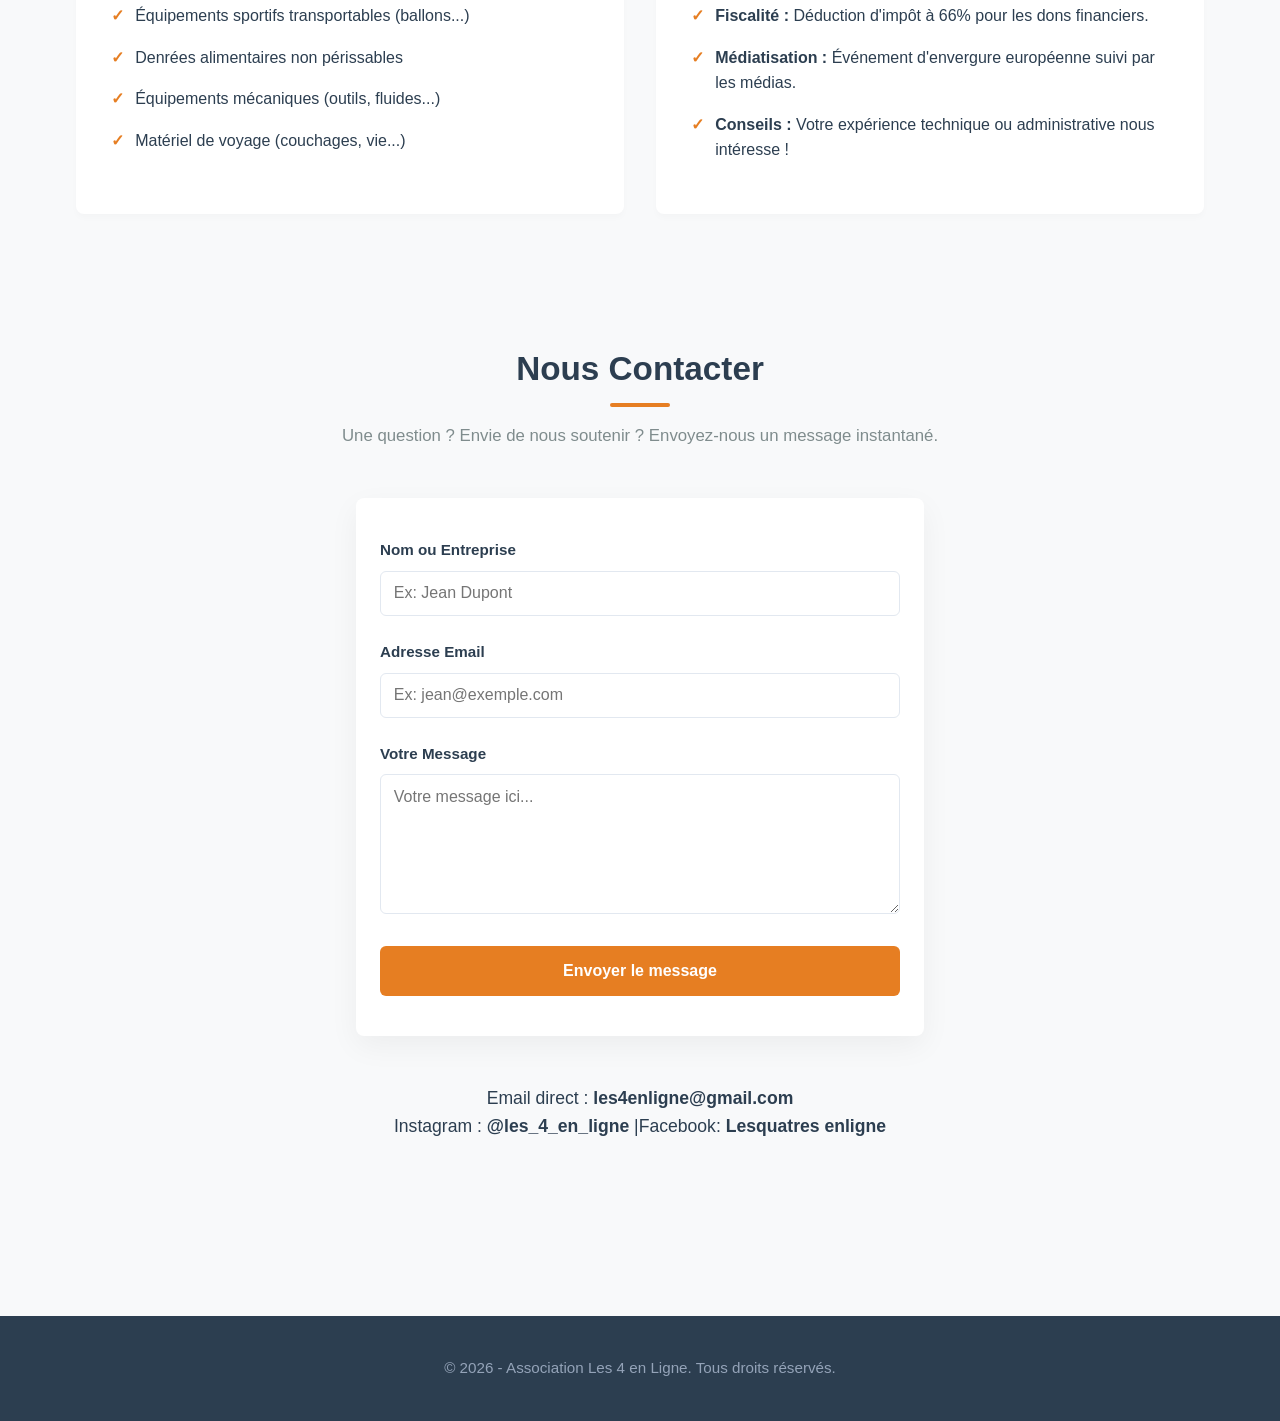
==== commit 4589c725: "responsive" ====
--- a/index.html
+++ b/index.html
@@ -12,7 +12,12 @@
     <header>
         <div class="header-container">
             <h1>Les 4 en Ligne</h1>
-            <nav>
+            <button class="menu-toggle" aria-label="Ouvrir le menu">
+                <span class="bar"></span>
+                <span class="bar"></span>
+                <span class="bar"></span>
+            </button>
+            <nav class="nav-menu">
                 <a href="#concept">Le Projet</a>
                 <a href="#equipe">L'Équipe</a>
                 <a href="#besoins">Nos Besoins</a>
--- a/style.css
+++ b/style.css
@@ -21,14 +21,18 @@
     background-color: var(--light);
     color: var(--dark);
     line-height: 1.6;
-}
-
+    -webkit-font-smoothing: antialiased;
+}
+
+/* Conteneur principal adaptatif */
 .container {
-    max-width: 1140px;
+    width: 100%;
+    max-width: 1200px;
     margin: 0 auto;
-    padding: 2rem 1rem;
-}
-
+    padding: 2rem 1.25rem;
+}
+
+/* --- HEADER & NAVIGATION --- */
 header {
     background-color: var(--white);
     box-shadow: 0 2px 4px rgba(0,0,0,0.05);
@@ -38,27 +42,36 @@
 }
 
 .header-container {
-    max-width: 1140px;
+    max-width: 1200px;
     margin: 0 auto;
     display: flex;
     justify-content: space-between;
     align-items: center;
-    padding: 1rem;
+    padding: 1rem 1.25rem;
+    flex-wrap: wrap;
 }
 
 header h1 {
-    font-size: 1.4rem;
+    font-size: 1.3rem;
     color: var(--primary);
     text-transform: uppercase;
     letter-spacing: 1px;
+    white-space: nowrap;
+}
+
+nav {
+    display: flex;
+    align-items: center;
+    flex-wrap: wrap;
+    gap: 1rem;
 }
 
 nav a {
     color: var(--dark);
     text-decoration: none;
-    margin-left: 1.5rem;
     font-weight: 500;
     transition: color 0.3s;
+    font-size: 0.95rem;
 }
 
 nav a:hover {
@@ -70,27 +83,46 @@
     color: var(--white);
     padding: 0.5rem 1rem;
     border-radius: 4px;
+    transition: background-color 0.3s;
 }
 
 nav a.btn-nav:hover {
     background-color: var(--primary-dark);
 }
 
+/* --- HERO SECTION --- */
 .hero {
-    background: linear-gradient(rgba(44, 62, 80, 0.8), rgba(44, 62, 80, 0.8)), url('image principale.png') no-repeat center center/cover;
+    background: linear-gradient(rgba(44, 62, 80, 0.8), rgba(44, 62, 80, 0.8)), url('image-principal.png') no-repeat center center/cover;
     color: var(--white);
     text-align: center;
-    padding: 8rem 1rem;
-}
-
-.hero h2 { font-size: 3rem; margin-bottom: 1rem; }
-.hero p { font-size: 1.3rem; margin-bottom: 2rem; opacity: 0.9; }
+    padding: 12rem 1.25rem;
+    display: flex;
+    justify-content: center;
+    align-items: center;
+}
+
+.hero-content {
+    max-width: 800px;
+    width: 100%;
+}
+
+.hero h2 { 
+    font-size: calc(1.8rem + 1.5vw);
+    margin-bottom: 1rem; 
+    line-height: 1.2;
+}
+
+.hero p { 
+    font-size: calc(1rem + 0.3vw); 
+    margin-bottom: 2rem; 
+    opacity: 0.9; 
+}
 
 .btn-primary {
     display: inline-block;
     background-color: var(--primary);
     color: var(--white);
-    padding: 0.75rem 2rem;
+    padding: 0.8rem 2rem;
     text-decoration: none;
     border-radius: 4px;
     font-weight: bold;
@@ -98,31 +130,65 @@
 }
 .btn-primary:hover { background-color: var(--primary-dark); }
 
+/* --- SECTIONS ET CONTENU --- */
 section { padding: 4rem 0; }
 .section-center { text-align: center; }
-h3 { font-size: 2.2rem; margin-bottom: 1rem; color: var(--dark); position: relative; padding-bottom: 0.5rem;}
-h3::after { content: ''; width: 60px; height: 4px; background-color: var(--primary); position: absolute; bottom: 0; left: 50%; transform: translateX(-50%); border-radius: 2px; }
-.subtitle { color: var(--gray-text); font-size: 1.1rem; margin-bottom: 3rem; }
-.description { max-width: 700px; margin: 0 auto 2rem; font-size: 1.1rem; }
-
+
+h3 { 
+    font-size: calc(1.6rem + 0.6vw); 
+    margin-bottom: 1rem; 
+    color: var(--dark); 
+    position: relative; 
+    padding-bottom: 0.75rem;
+}
+h3::after { 
+    content: ''; 
+    width: 60px; 
+    height: 4px; 
+    background-color: var(--primary); 
+    position: absolute; 
+    bottom: 0; 
+    left: 50%; 
+    transform: translateX(-50%); 
+    border-radius: 2px; 
+}
+
+.subtitle { color: var(--gray-text); font-size: 1.05rem; margin-bottom: 3rem; padding: 0 1rem; }
+.description { max-width: 700px; margin: 0 auto 2rem; font-size: 1.1rem; padding: 0 1rem; }
+
+/* Sécurisation des images */
+.concept-media, .team-photo-container {
+    width: 100%;
+    padding: 0 1rem;
+    box-sizing: border-box;
+}
+.concept-media img, .team-photo-container img {
+    max-width: 100%;
+    height: auto;
+    display: block;
+}
+
+/* Grille des statistiques */
 .grid-stats {
     display: grid;
-    grid-template-columns: repeat(auto-fit, minmax(220px, 1fr));
+    grid-template-columns: repeat(auto-fit, minmax(200px, 1fr));
     gap: 1.5rem;
     margin: 3rem 0;
 }
 
 .stat-card {
     background: var(--white);
-    padding: 2.5rem 1.5rem;
+    padding: 2rem 1rem;
     border-radius: 8px;
     box-shadow: 0 4px 6px rgba(0,0,0,0.02);
     border-bottom: 3px solid var(--border);
     transition: transform 0.3s, border-color 0.3s;
+    text-align: center;
 }
 .stat-card:hover { transform: translateY(-5px); border-color: var(--primary); }
-.stat-card h4 { font-size: 3rem; color: var(--primary); margin-bottom: 0.5rem; }
-
+.stat-card h4 { font-size: calc(2rem + 1vw); color: var(--primary); margin-bottom: 0.5rem; }
+
+/* Bloc partenaires */
 .partners-block {
     background: var(--white);
     padding: 2rem;
@@ -134,10 +200,12 @@
 }
 .partners-block h4 { margin-bottom: 0.5rem; }
 
+/* Grille de l'équipe */
 .grid-team {
     display: grid;
-    grid-template-columns: repeat(auto-fit, minmax(240px, 1fr));
-    gap: 2rem;
+    grid-template-columns: repeat(auto-fit, minmax(220px, 1fr));
+    gap: 1.5rem;
+    padding: 0 1rem;
 }
 
 .member-card {
@@ -149,35 +217,39 @@
 }
 .member-card:hover { transform: translateY(-5px); }
 .member-info { padding: 1.5rem; text-align: center; }
-.member-info h4 { font-size: 1.2rem; color: var(--dark); }
+.member-info h4 { font-size: 1.15rem; color: var(--dark); }
 .member-info .age { display: inline-block; background: #edf2f7; padding: 0.2rem 0.6rem; border-radius: 20px; font-size: 0.85rem; margin: 0.5rem 0; font-weight: 600; }
 .member-info p { color: var(--gray-text); font-size: 0.95rem; }
 
+/* Grille des Besoins */
 .grid-lists {
     display: grid;
-    grid-template-columns: 1fr 1fr;
+    grid-template-columns: repeat(auto-fit, minmax(300px, 1fr));
     gap: 2rem;
+    padding: 0 1rem;
 }
 
 .list-card {
     background: var(--white);
-    padding: 2.5rem;
+    padding: 2.2rem;
     border-radius: 8px;
     box-shadow: 0 4px 6px rgba(0,0,0,0.02);
 }
-.list-card h4 { font-size: 1.3rem; margin-bottom: 1.5rem; color: var(--dark); }
+.list-card h4 { font-size: 1.25rem; margin-bottom: 1.5rem; color: var(--dark); }
 .list-card ul { list-style: none; }
 .list-card li { margin-bottom: 1rem; padding-left: 1.5rem; position: relative; }
 .list-card li::before { content: '✓'; color: var(--primary); position: absolute; left: 0; font-weight: bold; }
 
+/* --- FORMULAIRE DE CONTACT --- */
 .contact-container {
     max-width: 600px;
     margin: 0 auto;
+    padding: 0 1rem;
 }
 
 .contact-form-block {
     background: var(--white);
-    padding: 3rem;
+    padding: 2.5rem 1.5rem;
     border-radius: 8px;
     box-shadow: 0 10px 30px rgba(0,0,0,0.05);
 }
@@ -207,12 +279,96 @@
 #form-status.error { background-color: #fde8e8; color: var(--error); border: 1px solid #f8b4b4; }
 .hidden { display: none; }
 
-.contact-details { text-align: center; margin-top: 3rem; font-size: 1.1rem; }
-
+.contact-details { text-align: center; margin-top: 3rem; font-size: 1.1rem; padding: 0 1rem; word-break: break-word; }
+
+/* --- FOOTER --- */
 footer { background-color: var(--dark); color: #94a3b8; text-align: center; padding: 2.5rem 1rem; margin-top: 5rem; font-size: 0.95rem; }
 
+
+/* --- RESPONSIVE & MENU DÉROULANT (MOBILES & TABLETTES) --- */
+
+/* Masqué par défaut sur PC */
+.menu-toggle {
+    display: none;
+    flex-direction: column;
+    justify-content: space-between;
+    width: 30px;
+    height: 21px;
+    background: transparent;
+    border: none;
+    cursor: pointer;
+    z-index: 1100;
+}
+
+.menu-toggle .bar {
+    width: 100%;
+    height: 3px;
+    background-color: var(--dark);
+    border-radius: 2px;
+    transition: all 0.3s ease-in-out;
+}
+
 @media (max-width: 768px) {
-    .grid-lists { grid-template-columns: 1fr; }
-    .header-container { flex-direction: column; gap: 1rem; }
-    nav a { margin: 0 0.7rem; }
+    .menu-toggle {
+        display: flex; /* Devient visible sur mobile */
+    }
+
+    /* Transformation de la navigation en menu latéral coulissant */
+    .nav-menu {
+        position: fixed;
+        top: 70px;
+        left: -100%; /* Caché à gauche de l'écran initialement */
+        flex-direction: column;
+        background-color: var(--white);
+        width: 100%;
+        height: calc(100vh - 70px);
+        gap: 2rem;
+        padding: 3rem 1rem;
+        transition: left 0.4s ease-in-out;
+        box-shadow: 0 10px 15px rgba(0, 0, 0, 0.05);
+        align-items: center;
+        justify-content: flex-start;
+    }
+
+    /* Classe déclenchée par JS pour faire apparaître le menu */
+    .nav-menu.active {
+        left: 0;
+    }
+
+    nav a {
+        font-size: 1.2rem;
+        width: 100%;
+        text-align: center;
+        padding: 0.5rem 0;
+    }
+
+    nav a.btn-nav {
+        width: auto;
+        padding: 0.75rem 2.5rem;
+    }
+
+    /* Animation des barres en croix (X) */
+    .menu-toggle.active .bar:nth-child(1) {
+        transform: translateY(9px) rotate(45deg);
+        background-color: var(--primary);
+    }
+    .menu-toggle.active .bar:nth-child(2) {
+        opacity: 0;
+    }
+    .menu-toggle.active .bar:nth-child(3) {
+        transform: translateY(-9px) rotate(-45deg);
+        background-color: var(--primary);
+    }
+
+    .hero {
+        padding: 8rem 1rem;
+    }
+    
+    section {
+        padding: 2.5rem 0;
+    }
+    
+    .contact-form-block {
+        padding: 2rem 1.25rem;
+    }
 }
